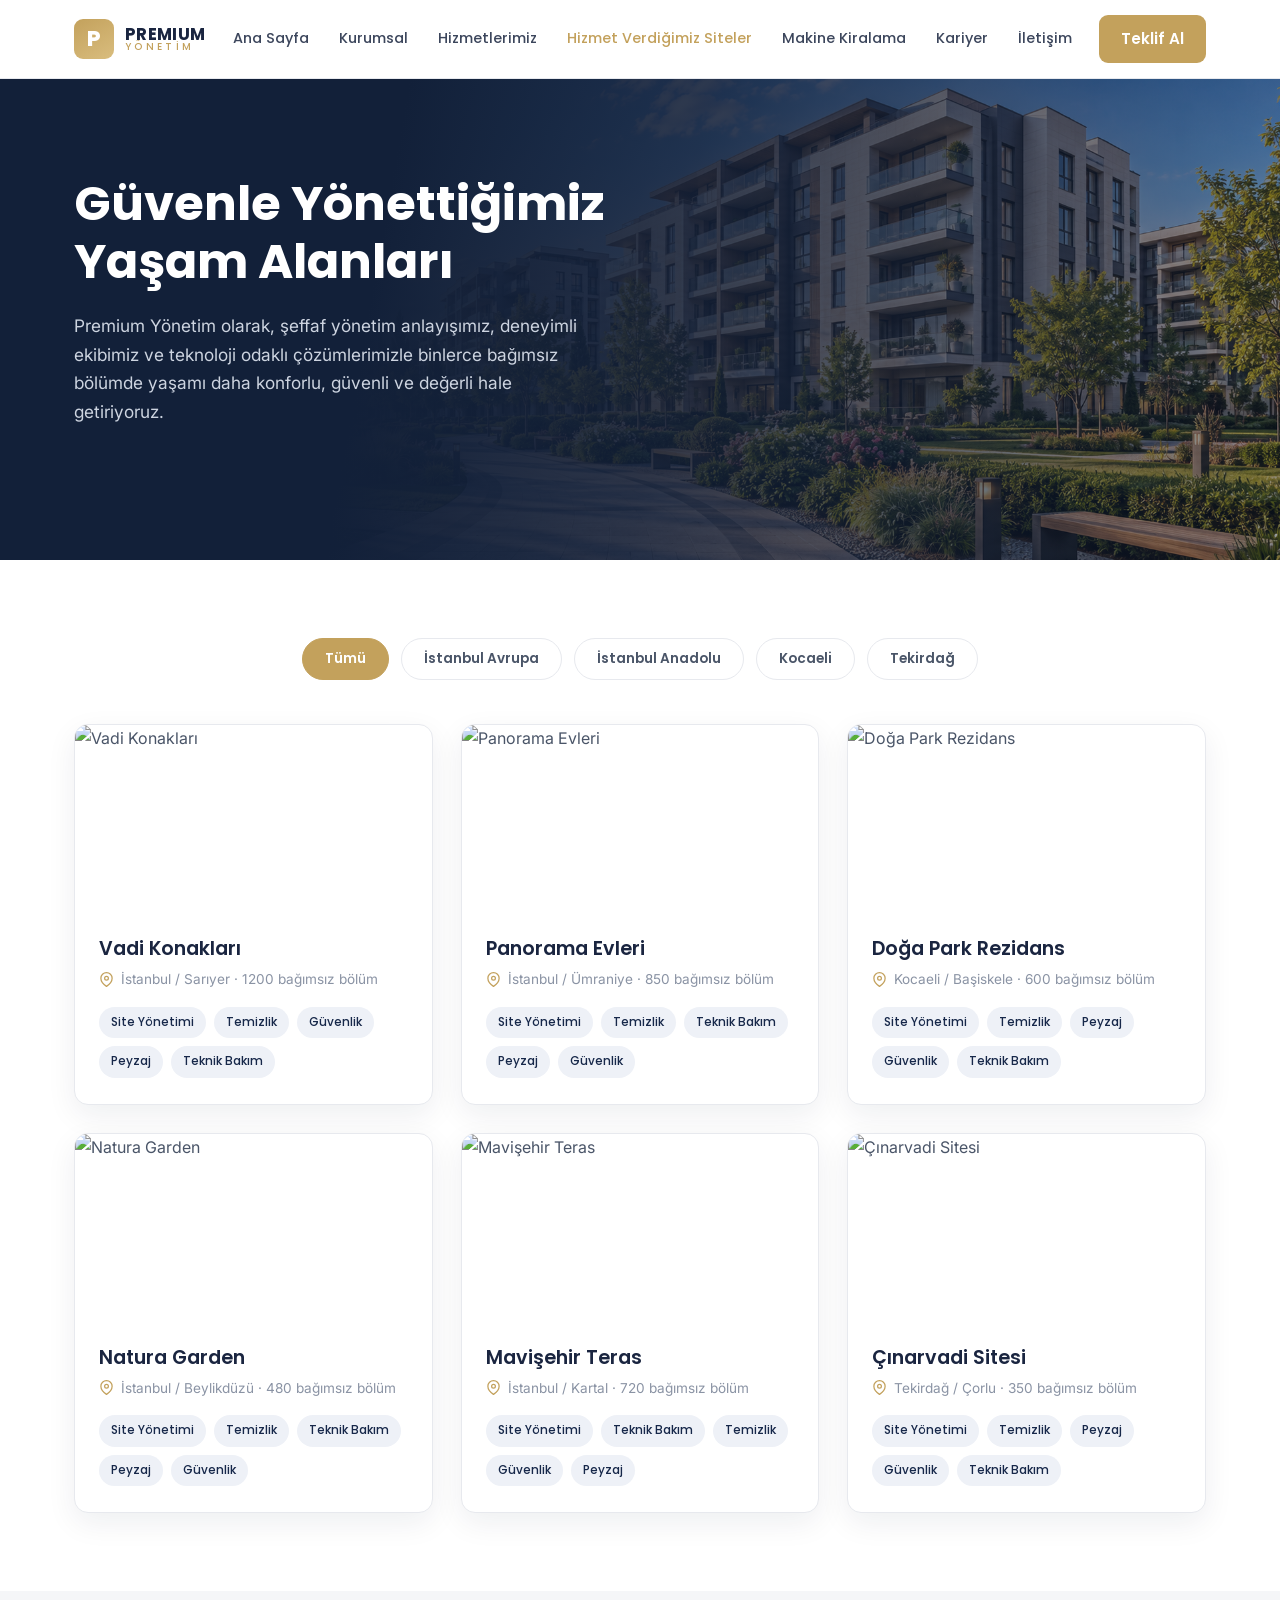
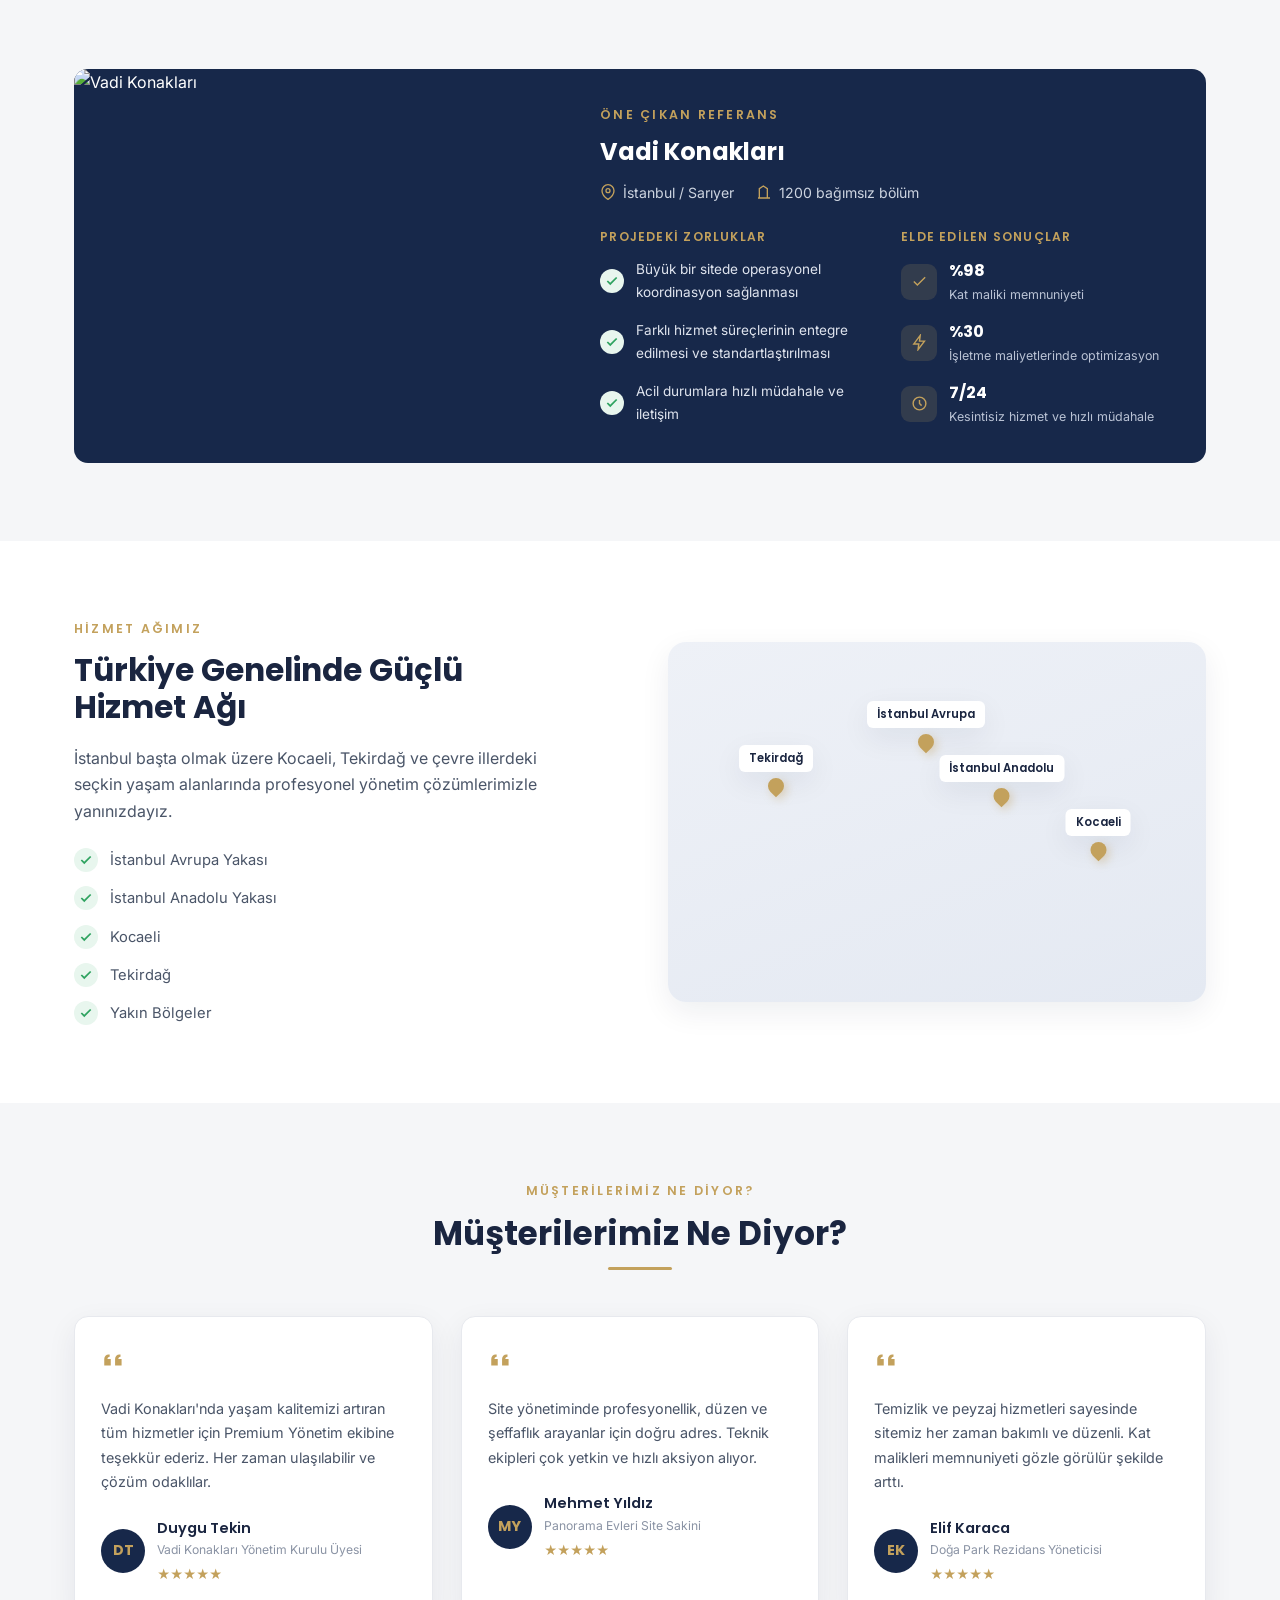
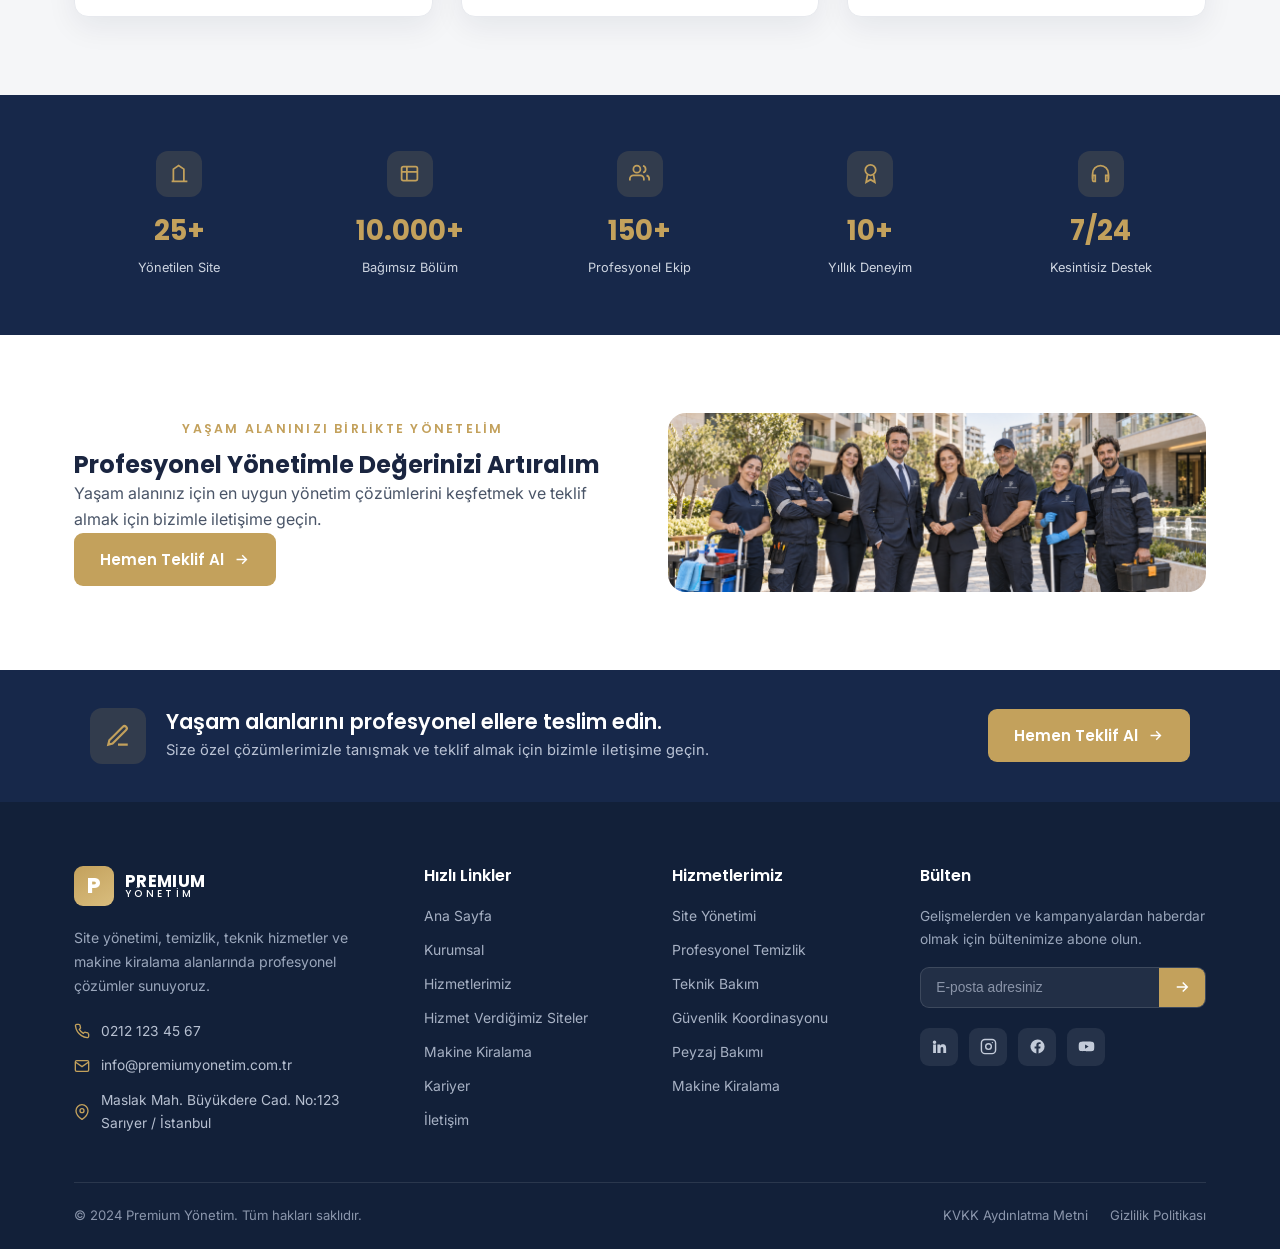
==== hizmet-verdigimiz-siteler.html @ b90aa8a6 "Update website content, images and rental section" ====
<!DOCTYPE html>
<html lang="tr">
<head>
<meta charset="UTF-8">
<meta name="viewport" content="width=device-width, initial-scale=1.0">
<title>Hizmet Verdiğimiz Siteler — Premium Yönetim</title>
<link rel="preconnect" href="https://fonts.googleapis.com">
<link rel="preconnect" href="https://fonts.gstatic.com" crossorigin>
<link href="https://fonts.googleapis.com/css2?family=Poppins:wght@400;500;600;700;800&family=Inter:wght@400;500;600&display=swap" rel="stylesheet">
<link rel="stylesheet" href="style.css">
</head>
<body>

<!-- ============ NAVBAR ============ -->
<header class="nav">
  <div class="container nav-inner">
    <a href="index.html" class="logo">
      <div class="logo-mark">P</div>
      <div class="logo-text">PREMIUM<span>YÖNETİM</span></div>
    </a>
    <nav class="nav-links">
      <a href="index.html">Ana Sayfa</a>
      <a href="kurumsal.html">Kurumsal</a>
      <a href="hizmetlerimiz.html">Hizmetlerimiz</a>
      <a href="hizmet-verdigimiz-siteler.html" class="active">Hizmet Verdiğimiz Siteler</a>
      <a href="makine-kiralama.html">Makine Kiralama</a>
      <a href="kariyer.html">Kariyer</a>
      <a href="iletisim.html">İletişim</a>
    </nav>
    <div class="nav-right">
      <a href="#" class="btn btn-gold" style="padding:11px 22px">Teklif Al</a>
      <button class="burger" aria-label="Menü"><span></span><span></span><span></span></button>
    </div>
  </div>
</header>

<!-- ============ HERO ============ -->
<section class="hero">
  <div class="hero-bg">
    <img src="banner-hizmet-verdigimiz-siteler.png" alt="">
  </div>
  <div class="container">
    <div class="hero-inner">
      <h1>Güvenle Yönettiğimiz Yaşam Alanları</h1>
      <p>Premium Yönetim olarak, şeffaf yönetim anlayışımız, deneyimli ekibimiz ve teknoloji odaklı çözümlerimizle binlerce bağımsız bölümde yaşamı daha konforlu, güvenli ve değerli hale getiriyoruz.</p>
    </div>
  </div>
</section>

<!-- ============ FİLTRE + REFERANS LİSTESİ ============ -->
<section class="section-white">
  <div class="container">
    <div class="filter-bar">
      <button class="filter-pill active">Tümü</button>
      <button class="filter-pill">İstanbul Avrupa</button>
      <button class="filter-pill">İstanbul Anadolu</button>
      <button class="filter-pill">Kocaeli</button>
      <button class="filter-pill">Tekirdağ</button>
    </div>

    <div class="cards-3">
      <article class="ref-card">
        <div class="ref-img"><img src="https://picsum.photos/seed/vadikonaklari/600/400" alt="Vadi Konakları"></div>
        <div class="ref-body">
          <h3>Vadi Konakları</h3>
          <div class="ref-loc"><svg viewBox="0 0 24 24" fill="none" stroke="currentColor" stroke-width="2"><path d="M21 10c0 7-9 13-9 13s-9-6-9-13a9 9 0 0 1 18 0z"/><circle cx="12" cy="10" r="3"/></svg> İstanbul / Sarıyer · 1200 bağımsız bölüm</div>
          <div class="ref-tags"><span class="tag">Site Yönetimi</span><span class="tag">Temizlik</span><span class="tag">Güvenlik</span><span class="tag">Peyzaj</span><span class="tag">Teknik Bakım</span></div>
        </div>
      </article>
      <article class="ref-card">
        <div class="ref-img"><img src="https://picsum.photos/seed/panoramaevleri/600/400" alt="Panorama Evleri"></div>
        <div class="ref-body">
          <h3>Panorama Evleri</h3>
          <div class="ref-loc"><svg viewBox="0 0 24 24" fill="none" stroke="currentColor" stroke-width="2"><path d="M21 10c0 7-9 13-9 13s-9-6-9-13a9 9 0 0 1 18 0z"/><circle cx="12" cy="10" r="3"/></svg> İstanbul / Ümraniye · 850 bağımsız bölüm</div>
          <div class="ref-tags"><span class="tag">Site Yönetimi</span><span class="tag">Temizlik</span><span class="tag">Teknik Bakım</span><span class="tag">Peyzaj</span><span class="tag">Güvenlik</span></div>
        </div>
      </article>
      <article class="ref-card">
        <div class="ref-img"><img src="https://picsum.photos/seed/dogaparkrezidans/600/400" alt="Doğa Park Rezidans"></div>
        <div class="ref-body">
          <h3>Doğa Park Rezidans</h3>
          <div class="ref-loc"><svg viewBox="0 0 24 24" fill="none" stroke="currentColor" stroke-width="2"><path d="M21 10c0 7-9 13-9 13s-9-6-9-13a9 9 0 0 1 18 0z"/><circle cx="12" cy="10" r="3"/></svg> Kocaeli / Başiskele · 600 bağımsız bölüm</div>
          <div class="ref-tags"><span class="tag">Site Yönetimi</span><span class="tag">Temizlik</span><span class="tag">Peyzaj</span><span class="tag">Güvenlik</span><span class="tag">Teknik Bakım</span></div>
        </div>
      </article>
      <article class="ref-card">
        <div class="ref-img"><img src="https://picsum.photos/seed/naturagarden/600/400" alt="Natura Garden"></div>
        <div class="ref-body">
          <h3>Natura Garden</h3>
          <div class="ref-loc"><svg viewBox="0 0 24 24" fill="none" stroke="currentColor" stroke-width="2"><path d="M21 10c0 7-9 13-9 13s-9-6-9-13a9 9 0 0 1 18 0z"/><circle cx="12" cy="10" r="3"/></svg> İstanbul / Beylikdüzü · 480 bağımsız bölüm</div>
          <div class="ref-tags"><span class="tag">Site Yönetimi</span><span class="tag">Temizlik</span><span class="tag">Teknik Bakım</span><span class="tag">Peyzaj</span><span class="tag">Güvenlik</span></div>
        </div>
      </article>
      <article class="ref-card">
        <div class="ref-img"><img src="https://picsum.photos/seed/mavisehirteras/600/400" alt="Mavişehir Teras"></div>
        <div class="ref-body">
          <h3>Mavişehir Teras</h3>
          <div class="ref-loc"><svg viewBox="0 0 24 24" fill="none" stroke="currentColor" stroke-width="2"><path d="M21 10c0 7-9 13-9 13s-9-6-9-13a9 9 0 0 1 18 0z"/><circle cx="12" cy="10" r="3"/></svg> İstanbul / Kartal · 720 bağımsız bölüm</div>
          <div class="ref-tags"><span class="tag">Site Yönetimi</span><span class="tag">Teknik Bakım</span><span class="tag">Temizlik</span><span class="tag">Güvenlik</span><span class="tag">Peyzaj</span></div>
        </div>
      </article>
      <article class="ref-card">
        <div class="ref-img"><img src="https://picsum.photos/seed/cinarvadisitesi/600/400" alt="Çınarvadi Sitesi"></div>
        <div class="ref-body">
          <h3>Çınarvadi Sitesi</h3>
          <div class="ref-loc"><svg viewBox="0 0 24 24" fill="none" stroke="currentColor" stroke-width="2"><path d="M21 10c0 7-9 13-9 13s-9-6-9-13a9 9 0 0 1 18 0z"/><circle cx="12" cy="10" r="3"/></svg> Tekirdağ / Çorlu · 350 bağımsız bölüm</div>
          <div class="ref-tags"><span class="tag">Site Yönetimi</span><span class="tag">Temizlik</span><span class="tag">Peyzaj</span><span class="tag">Güvenlik</span><span class="tag">Teknik Bakım</span></div>
        </div>
      </article>
    </div>
  </div>
</section>

<!-- ============ ÖNE ÇIKAN REFERANS ============ -->
<section class="section-alt">
  <div class="container">
    <div class="featured-ref">
      <div class="featured-ref-img"><img src="https://picsum.photos/seed/onecikanreferans/700/700" alt="Vadi Konakları"></div>
      <div class="featured-ref-body">
        <div class="eyebrow">Öne Çıkan Referans</div>
        <h3>Vadi Konakları</h3>
        <div class="featured-ref-meta">
          <span><svg viewBox="0 0 24 24" fill="none" stroke="currentColor" stroke-width="2"><path d="M21 10c0 7-9 13-9 13s-9-6-9-13a9 9 0 0 1 18 0z"/><circle cx="12" cy="10" r="3"/></svg>İstanbul / Sarıyer</span>
          <span><svg viewBox="0 0 24 24" fill="none" stroke="currentColor" stroke-width="2"><path d="M3 21h18M5 21V7l6-4 6 4v14"/><path d="M9 9h.01M9 13h.01M13 9h.01M13 13h.01"/></svg>1200 bağımsız bölüm</span>
        </div>
        <div class="featured-ref-cols">
          <div class="featured-ref-col">
            <h4>Projedeki Zorluklar</h4>
            <div class="check-list">
              <div class="check-item"><div class="check-ico"><svg viewBox="0 0 24 24" fill="none" stroke="currentColor" stroke-width="3"><path d="M20 6 9 17l-5-5"/></svg></div>Büyük bir sitede operasyonel koordinasyon sağlanması</div>
              <div class="check-item"><div class="check-ico"><svg viewBox="0 0 24 24" fill="none" stroke="currentColor" stroke-width="3"><path d="M20 6 9 17l-5-5"/></svg></div>Farklı hizmet süreçlerinin entegre edilmesi ve standartlaştırılması</div>
              <div class="check-item"><div class="check-ico"><svg viewBox="0 0 24 24" fill="none" stroke="currentColor" stroke-width="3"><path d="M20 6 9 17l-5-5"/></svg></div>Acil durumlara hızlı müdahale ve iletişim</div>
            </div>
          </div>
          <div class="featured-ref-col">
            <h4>Elde Edilen Sonuçlar</h4>
            <div class="featured-stat">
              <div class="featured-stat-ico"><svg viewBox="0 0 24 24" fill="none" stroke="currentColor" stroke-width="2"><path d="M20 6 9 17l-5-5"/></svg></div>
              <div><div class="featured-stat-num">%98</div><div class="featured-stat-label">Kat maliki memnuniyeti</div></div>
            </div>
            <div class="featured-stat">
              <div class="featured-stat-ico"><svg viewBox="0 0 24 24" fill="none" stroke="currentColor" stroke-width="2"><path d="M13 2 4 14h7l-1 8 9-12h-7z"/></svg></div>
              <div><div class="featured-stat-num">%30</div><div class="featured-stat-label">İşletme maliyetlerinde optimizasyon</div></div>
            </div>
            <div class="featured-stat">
              <div class="featured-stat-ico"><svg viewBox="0 0 24 24" fill="none" stroke="currentColor" stroke-width="2"><circle cx="12" cy="12" r="9"/><path d="M12 7v5l3 3"/></svg></div>
              <div><div class="featured-stat-num">7/24</div><div class="featured-stat-label">Kesintisiz hizmet ve hızlı müdahale</div></div>
            </div>
          </div>
        </div>
      </div>
    </div>
  </div>
</section>

<!-- ============ HİZMET AĞIMIZ ============ -->
<section class="section-white">
  <div class="container network-grid">
    <div class="network-text">
      <div class="eyebrow">Hizmet Ağımız</div>
      <h2>Türkiye Genelinde Güçlü Hizmet Ağı</h2>
      <p>İstanbul başta olmak üzere Kocaeli, Tekirdağ ve çevre illerdeki seçkin yaşam alanlarında profesyonel yönetim çözümlerimizle yanınızdayız.</p>
      <div class="network-list">
        <div class="check-item"><div class="check-ico"><svg viewBox="0 0 24 24" fill="none" stroke="currentColor" stroke-width="3"><path d="M20 6 9 17l-5-5"/></svg></div>İstanbul Avrupa Yakası</div>
        <div class="check-item"><div class="check-ico"><svg viewBox="0 0 24 24" fill="none" stroke="currentColor" stroke-width="3"><path d="M20 6 9 17l-5-5"/></svg></div>İstanbul Anadolu Yakası</div>
        <div class="check-item"><div class="check-ico"><svg viewBox="0 0 24 24" fill="none" stroke="currentColor" stroke-width="3"><path d="M20 6 9 17l-5-5"/></svg></div>Kocaeli</div>
        <div class="check-item"><div class="check-ico"><svg viewBox="0 0 24 24" fill="none" stroke="currentColor" stroke-width="3"><path d="M20 6 9 17l-5-5"/></svg></div>Tekirdağ</div>
        <div class="check-item"><div class="check-ico"><svg viewBox="0 0 24 24" fill="none" stroke="currentColor" stroke-width="3"><path d="M20 6 9 17l-5-5"/></svg></div>Yakın Bölgeler</div>
      </div>
    </div>
    <div class="map-graphic">
      <div class="map-pin" style="left:20%;top:42%">
        <div class="map-pin-label">Tekirdağ</div>
        <div class="map-pin-dot"></div>
      </div>
      <div class="map-pin" style="left:48%;top:30%">
        <div class="map-pin-label">İstanbul Avrupa</div>
        <div class="map-pin-dot"></div>
      </div>
      <div class="map-pin" style="left:62%;top:45%">
        <div class="map-pin-label">İstanbul Anadolu</div>
        <div class="map-pin-dot"></div>
      </div>
      <div class="map-pin" style="left:80%;top:60%">
        <div class="map-pin-label">Kocaeli</div>
        <div class="map-pin-dot"></div>
      </div>
    </div>
  </div>
</section>

<!-- ============ MÜŞTERİLERİMİZ NE DİYOR ============ -->
<section class="section-alt">
  <div class="container">
    <div class="eyebrow">Müşterilerimiz Ne Diyor?</div>
    <h2 class="section-title">Müşterilerimiz Ne Diyor?</h2>
    <div class="section-title-line"></div>

    <div class="testi-grid">
      <article class="testi-card">
        <svg class="testi-quote-ico" viewBox="0 0 24 24" fill="currentColor"><path d="M7 7c-2.2 0-4 1.8-4 4v6h6v-6H6c0-1.1.9-2 2-2V7zm10 0c-2.2 0-4 1.8-4 4v6h6v-6h-3c0-1.1.9-2 2-2V7z"/></svg>
        <p class="testi-text">Vadi Konakları'nda yaşam kalitemizi artıran tüm hizmetler için Premium Yönetim ekibine teşekkür ederiz. Her zaman ulaşılabilir ve çözüm odaklılar.</p>
        <div class="testi-footer">
          <div class="testi-avatar">DT</div>
          <div>
            <div class="testi-name">Duygu Tekin</div>
            <div class="testi-role">Vadi Konakları Yönetim Kurulu Üyesi</div>
            <div class="testi-stars">★★★★★</div>
          </div>
        </div>
      </article>
      <article class="testi-card">
        <svg class="testi-quote-ico" viewBox="0 0 24 24" fill="currentColor"><path d="M7 7c-2.2 0-4 1.8-4 4v6h6v-6H6c0-1.1.9-2 2-2V7zm10 0c-2.2 0-4 1.8-4 4v6h6v-6h-3c0-1.1.9-2 2-2V7z"/></svg>
        <p class="testi-text">Site yönetiminde profesyonellik, düzen ve şeffaflık arayanlar için doğru adres. Teknik ekipleri çok yetkin ve hızlı aksiyon alıyor.</p>
        <div class="testi-footer">
          <div class="testi-avatar">MY</div>
          <div>
            <div class="testi-name">Mehmet Yıldız</div>
            <div class="testi-role">Panorama Evleri Site Sakini</div>
            <div class="testi-stars">★★★★★</div>
          </div>
        </div>
      </article>
      <article class="testi-card">
        <svg class="testi-quote-ico" viewBox="0 0 24 24" fill="currentColor"><path d="M7 7c-2.2 0-4 1.8-4 4v6h6v-6H6c0-1.1.9-2 2-2V7zm10 0c-2.2 0-4 1.8-4 4v6h6v-6h-3c0-1.1.9-2 2-2V7z"/></svg>
        <p class="testi-text">Temizlik ve peyzaj hizmetleri sayesinde sitemiz her zaman bakımlı ve düzenli. Kat malikleri memnuniyeti gözle görülür şekilde arttı.</p>
        <div class="testi-footer">
          <div class="testi-avatar">EK</div>
          <div>
            <div class="testi-name">Elif Karaca</div>
            <div class="testi-role">Doğa Park Rezidans Yöneticisi</div>
            <div class="testi-stars">★★★★★</div>
          </div>
        </div>
      </article>
    </div>
  </div>
</section>

<!-- ============ RAKAMLARLA BİZ ============ -->
<section class="stats-band">
  <div class="container stats-band-grid">
    <div class="stats-band-item">
      <div class="stats-band-ico"><svg viewBox="0 0 24 24" fill="none" stroke="currentColor" stroke-width="2"><path d="M3 21h18M5 21V7l6-4 6 4v14"/><path d="M9 9h.01M9 13h.01M13 9h.01M13 13h.01"/></svg></div>
      <div class="stats-band-num">25+</div>
      <div class="stats-band-label">Yönetilen Site</div>
    </div>
    <div class="stats-band-item">
      <div class="stats-band-ico"><svg viewBox="0 0 24 24" fill="none" stroke="currentColor" stroke-width="2"><rect x="3" y="4" width="18" height="16" rx="2"/><path d="M3 10h18M9 4v16"/></svg></div>
      <div class="stats-band-num">10.000+</div>
      <div class="stats-band-label">Bağımsız Bölüm</div>
    </div>
    <div class="stats-band-item">
      <div class="stats-band-ico"><svg viewBox="0 0 24 24" fill="none" stroke="currentColor" stroke-width="2"><path d="M17 20v-2a4 4 0 0 0-4-4H5a4 4 0 0 0-4 4v2"/><circle cx="9" cy="7" r="4"/><path d="M23 20v-2a4 4 0 0 0-3-3.87M16 3.13a4 4 0 0 1 0 7.75"/></svg></div>
      <div class="stats-band-num">150+</div>
      <div class="stats-band-label">Profesyonel Ekip</div>
    </div>
    <div class="stats-band-item">
      <div class="stats-band-ico"><svg viewBox="0 0 24 24" fill="none" stroke="currentColor" stroke-width="2"><circle cx="12" cy="8" r="6"/><path d="M15.5 13.5 17 22l-5-3-5 3 1.5-8.5"/></svg></div>
      <div class="stats-band-num">10+</div>
      <div class="stats-band-label">Yıllık Deneyim</div>
    </div>
    <div class="stats-band-item">
      <div class="stats-band-ico"><svg viewBox="0 0 24 24" fill="none" stroke="currentColor" stroke-width="2"><path d="M3 18v-6a9 9 0 0 1 18 0v6"/><path d="M21 19a2 2 0 0 1-2 2h-1v-7h3zM3 19a2 2 0 0 0 2 2h1v-7H3z"/></svg></div>
      <div class="stats-band-num">7/24</div>
      <div class="stats-band-label">Kesintisiz Destek</div>
    </div>
  </div>
</section>

<!-- ============ YAŞAM ALANINIZI BİRLİKTE YÖNETELİM ============ -->
<section class="section-white">
  <div class="container rental-grid">
    <div class="rental-text">
      <div class="eyebrow">Yaşam Alanınızı Birlikte Yönetelim</div>
      <h2>Profesyonel Yönetimle Değerinizi Artıralım</h2>
      <p>Yaşam alanınız için en uygun yönetim çözümlerini keşfetmek ve teklif almak için bizimle iletişime geçin.</p>
      <a href="iletisim.html" class="btn btn-gold">Hemen Teklif Al
        <svg viewBox="0 0 24 24" fill="none" stroke="currentColor" stroke-width="2"><path d="M5 12h14M13 6l6 6-6 6"/></svg>
      </a>
    </div>
    <div class="rental-visual">
      <img src="banner-kariyer.png" alt="Premium Yönetim ekibi">
    </div>
  </div>
</section>

<!-- ============ CTA BANNER ============ -->
<section class="cta">
  <div class="container cta-inner">
    <div class="cta-left">
      <div class="cta-ico"><svg viewBox="0 0 24 24" fill="none" stroke="currentColor" stroke-width="2"><path d="M12 20h9M16.5 3.5a2.1 2.1 0 0 1 3 3L7 19l-4 1 1-4z"/></svg></div>
      <div>
        <h3>Yaşam alanlarını profesyonel ellere teslim edin.</h3>
        <p>Size özel çözümlerimizle tanışmak ve teklif almak için bizimle iletişime geçin.</p>
      </div>
    </div>
    <a href="#" class="btn btn-gold">Hemen Teklif Al
      <svg viewBox="0 0 24 24" fill="none" stroke="currentColor" stroke-width="2"><path d="M5 12h14M13 6l6 6-6 6"/></svg>
    </a>
  </div>
</section>

<!-- ============ FOOTER ============ -->
<footer>
  <div class="container">
    <div class="foot-grid">
      <div class="foot-about">
        <div class="foot-logo">
          <div class="logo-mark">P</div>
          <div class="logo-text">PREMIUM<span>YÖNETİM</span></div>
        </div>
        <p>Site yönetimi, temizlik, teknik hizmetler ve makine kiralama alanlarında profesyonel çözümler sunuyoruz.</p>
        <div class="foot-contact">
          <a href="tel:02121234567"><svg viewBox="0 0 24 24" fill="none" stroke="currentColor" stroke-width="2"><path d="M22 16.9v3a2 2 0 0 1-2.2 2 19.8 19.8 0 0 1-8.6-3 19.5 19.5 0 0 1-6-6 19.8 19.8 0 0 1-3-8.6A2 2 0 0 1 4.1 2h3a2 2 0 0 1 2 1.7c.1.9.3 1.8.6 2.6a2 2 0 0 1-.5 2.1L8 9.6a16 16 0 0 0 6 6l1.2-1.2a2 2 0 0 1 2.1-.5c.8.3 1.7.5 2.6.6a2 2 0 0 1 1.7 2z"/></svg> 0212 123 45 67</a>
          <a href="mailto:info@premiumyonetim.com.tr"><svg viewBox="0 0 24 24" fill="none" stroke="currentColor" stroke-width="2"><rect x="2" y="4" width="20" height="16" rx="2"/><path d="m22 6-10 7L2 6"/></svg> info@premiumyonetim.com.tr</a>
          <a href="#"><svg viewBox="0 0 24 24" fill="none" stroke="currentColor" stroke-width="2"><path d="M21 10c0 7-9 13-9 13s-9-6-9-13a9 9 0 0 1 18 0z"/><circle cx="12" cy="10" r="3"/></svg> Maslak Mah. Büyükdere Cad. No:123 Sarıyer / İstanbul</a>
        </div>
      </div>

      <div>
        <h4>Hızlı Linkler</h4>
        <div class="foot-links">
          <a href="index.html">Ana Sayfa</a><a href="kurumsal.html">Kurumsal</a><a href="hizmetlerimiz.html">Hizmetlerimiz</a>
          <a href="hizmet-verdigimiz-siteler.html">Hizmet Verdiğimiz Siteler</a><a href="makine-kiralama.html">Makine Kiralama</a>
          <a href="kariyer.html">Kariyer</a><a href="iletisim.html">İletişim</a>
        </div>
      </div>

      <div>
        <h4>Hizmetlerimiz</h4>
        <div class="foot-links">
          <a href="#">Site Yönetimi</a><a href="#">Profesyonel Temizlik</a><a href="#">Teknik Bakım</a>
          <a href="#">Güvenlik Koordinasyonu</a><a href="#">Peyzaj Bakımı</a><a href="makine-kiralama.html">Makine Kiralama</a>
        </div>
      </div>

      <div class="foot-news">
        <h4>Bülten</h4>
        <p>Gelişmelerden ve kampanyalardan haberdar olmak için bültenimize abone olun.</p>
        <div class="news-form">
          <input type="email" placeholder="E-posta adresiniz">
          <button aria-label="Abone ol"><svg viewBox="0 0 24 24" fill="none" stroke="currentColor" stroke-width="2"><path d="M5 12h14M13 6l6 6-6 6"/></svg></button>
        </div>
        <div class="socials">
          <a href="#" aria-label="LinkedIn"><svg viewBox="0 0 24 24" fill="currentColor"><path d="M4.98 3.5a2.5 2.5 0 1 1 0 5 2.5 2.5 0 0 1 0-5zM3 9h4v12H3zM9 9h3.8v1.7h.05c.53-1 1.83-2 3.77-2 4 0 4.75 2.6 4.75 6V21h-4v-5.3c0-1.26 0-2.9-1.77-2.9-1.77 0-2.04 1.38-2.04 2.8V21H9z"/></svg></a>
          <a href="#" aria-label="Instagram"><svg viewBox="0 0 24 24" fill="none" stroke="currentColor" stroke-width="2"><rect x="2" y="2" width="20" height="20" rx="5"/><circle cx="12" cy="12" r="4"/><circle cx="17.5" cy="6.5" r="1" fill="currentColor" stroke="none"/></svg></a>
          <a href="#" aria-label="Facebook"><svg viewBox="0 0 24 24" fill="currentColor"><path d="M22 12a10 10 0 1 0-11.6 9.9v-7h-2.5V12h2.5V9.8c0-2.5 1.5-3.9 3.8-3.9 1.1 0 2.2.2 2.2.2v2.5h-1.3c-1.2 0-1.6.8-1.6 1.6V12h2.8l-.4 2.9h-2.4v7A10 10 0 0 0 22 12z"/></svg></a>
          <a href="#" aria-label="YouTube"><svg viewBox="0 0 24 24" fill="currentColor"><path d="M23 12s0-3.2-.4-4.7a2.5 2.5 0 0 0-1.8-1.8C19.3 5 12 5 12 5s-7.3 0-8.8.5A2.5 2.5 0 0 0 1.4 7.3C1 8.8 1 12 1 12s0 3.2.4 4.7a2.5 2.5 0 0 0 1.8 1.8C4.7 19 12 19 12 19s7.3 0 8.8-.5a2.5 2.5 0 0 0 1.8-1.8C23 15.2 23 12 23 12zM10 15V9l5 3z"/></svg></a>
        </div>
      </div>
    </div>

    <div class="foot-bottom">
      <div>© 2024 Premium Yönetim. Tüm hakları saklıdır.</div>
      <div class="fb-links"><a href="#">KVKK Aydınlatma Metni</a><a href="#">Gizlilik Politikası</a></div>
    </div>
  </div>
</footer>

<script>
  document.querySelector('.burger').addEventListener('click', function(){
    const links = document.querySelector('.nav-links');
    const open = links.style.display === 'flex';
    links.style.display = open ? 'none' : 'flex';
    if(!open){
      links.style.position='absolute';links.style.top='66px';links.style.left='0';
      links.style.right='0';links.style.flexDirection='column';links.style.background='#fff';
      links.style.padding='18px 24px';links.style.gap='16px';
      links.style.boxShadow='0 12px 24px rgba(20,35,63,.1)';links.style.zIndex='60';
    }
  });

  document.querySelectorAll('.filter-pill').forEach(pill=>{
    pill.addEventListener('click', ()=>{
      document.querySelectorAll('.filter-pill').forEach(p=>p.classList.remove('active'));
      pill.classList.add('active');
    });
  });
</script>

</body>
</html>
---- style.css ----
:root{
  --navy:#17284a;
  --navy-deep:#122039;
  --navy-2:#1d3159;
  --gold:#c3a15c;
  --gold-dark:#b08f4a;
  --ink:#1a2540;
  --text:#4a5568;
  --muted:#8a93a4;
  --bg:#f5f6f8;
  --line:#e7e9ee;
  --icon-tile:#eef1f7;
  --radius:14px;
  --shadow:0 10px 30px rgba(20,35,63,.07);
  --shadow-hover:0 18px 44px rgba(20,35,63,.14);
  --container:1180px;
}
*{box-sizing:border-box;margin:0;padding:0}
html{scroll-behavior:smooth}
body{
  font-family:'Inter',system-ui,sans-serif;
  color:var(--text);
  background:#fff;
  line-height:1.65;
  -webkit-font-smoothing:antialiased;
}
h1,h2,h3,h4,.font-p{font-family:'Poppins',sans-serif;color:var(--ink);line-height:1.2}
a{text-decoration:none;color:inherit}
img{display:block;max-width:100%}
.container{width:100%;max-width:var(--container);margin:0 auto;padding:0 24px}
.eyebrow{
  font-family:'Poppins';font-weight:600;font-size:.78rem;letter-spacing:.18em;
  color:var(--gold);text-transform:uppercase;text-align:center;margin-bottom:12px;
}
.section-title{font-size:2.05rem;font-weight:700;text-align:center;margin-bottom:14px}
.section-title-line{width:64px;height:3px;background:var(--gold);border-radius:2px;margin:0 auto 46px}
.btn{
  display:inline-flex;align-items:center;gap:9px;font-family:'Poppins';font-weight:600;
  font-size:.95rem;padding:14px 26px;border-radius:9px;cursor:pointer;border:none;
  transition:transform .18s ease, box-shadow .18s ease, background .18s ease;
}
.btn svg{width:17px;height:17px}
.btn-gold{background:var(--gold);color:#fff}
.btn-gold:hover{background:var(--gold-dark);transform:translateY(-2px)}
.btn-outline{background:transparent;color:#fff;border:1.5px solid rgba(255,255,255,.55)}
.btn-outline:hover{background:rgba(255,255,255,.12)}
.btn-navy{background:var(--navy);color:#fff}
.btn-navy:hover{background:var(--navy-2);transform:translateY(-2px)}
.btn-white{background:#fff;color:var(--navy)}
.btn-white:hover{background:#eef1f7;transform:translateY(-2px)}

/* ===== NAVBAR ===== */
header.nav{position:sticky;top:0;z-index:50;background:#fff;border-bottom:1px solid var(--line)}
.nav-inner{display:flex;align-items:center;justify-content:space-between;height:78px}
.logo{display:flex;align-items:center;gap:11px}
.logo-mark{
  width:40px;height:40px;border-radius:9px;display:grid;place-items:center;
  background:linear-gradient(150deg,var(--gold),#d9bd7e);color:#fff;
  font-family:'Poppins';font-weight:800;font-size:1.3rem;
}
.logo-text{font-family:'Poppins';font-weight:700;font-size:1.05rem;color:var(--ink);letter-spacing:.02em;line-height:1}
.logo-text span{display:block;font-size:.62rem;font-weight:500;letter-spacing:.34em;color:var(--gold)}
.nav-links{display:flex;gap:30px;align-items:center}
.nav-links a{font-family:'Poppins';font-weight:500;font-size:.9rem;color:#3c465c;transition:color .15s}
.nav-links a:hover,.nav-links a.active{color:var(--gold)}
.nav-right{display:flex;align-items:center;gap:18px}
.burger{display:none;background:none;border:none;cursor:pointer;flex-direction:column;gap:5px}
.burger span{width:24px;height:2px;background:var(--ink);border-radius:2px}

/* ===== HERO ===== */
.hero{position:relative;background:var(--navy-deep);overflow:hidden}
.hero-bg{position:absolute;inset:0;z-index:0}
.hero-bg img{width:100%;height:100%;object-fit:cover;opacity:.9}
.hero-bg::after{
  content:"";position:absolute;inset:0;
  background:linear-gradient(100deg,var(--navy-deep) 30%,rgba(18,32,57,.86) 52%,rgba(18,32,57,.35) 100%);
}
.hero-inner{position:relative;z-index:2;padding:96px 0 100px;max-width:640px}
.hero h1{color:#fff;font-size:3rem;font-weight:700;margin-bottom:22px}
.hero p{color:#cdd4e0;font-size:1.08rem;margin-bottom:34px;max-width:530px}
.hero-btns{display:flex;gap:15px;flex-wrap:wrap}

/* ===== STATS ===== */
.stats{background:#fff;padding:54px 0}
.stats-grid{display:grid;grid-template-columns:repeat(4,1fr);gap:30px}
.stat{display:flex;gap:16px;align-items:flex-start}
.stat-ico{
  flex:none;width:52px;height:52px;border-radius:12px;background:var(--icon-tile);
  display:grid;place-items:center;color:var(--gold);
}
.stat-ico svg{width:24px;height:24px}
.stat-num{font-family:'Poppins';font-weight:700;font-size:1.9rem;color:var(--ink);line-height:1}
.stat-label{font-family:'Poppins';font-weight:600;font-size:.92rem;color:var(--ink);margin:5px 0 6px}
.stat-desc{font-size:.8rem;color:var(--muted);line-height:1.5}

/* ===== SERVICES ===== */
.services{background:var(--bg);padding:78px 0}
.cards-3{display:grid;grid-template-columns:repeat(3,1fr);gap:28px}
.svc-card{
  background:#fff;border-radius:var(--radius);overflow:hidden;box-shadow:var(--shadow);
  transition:transform .2s ease, box-shadow .2s ease;display:flex;flex-direction:column;
}
.svc-card:hover{transform:translateY(-5px);box-shadow:var(--shadow-hover)}
.svc-img{height:172px;position:relative}
.svc-img img{width:100%;height:100%;object-fit:cover}
.svc-icon{
  position:absolute;left:20px;bottom:-24px;width:52px;height:52px;border-radius:12px;
  background:var(--navy);color:var(--gold);display:grid;place-items:center;
  box-shadow:0 8px 18px rgba(20,35,63,.25);
}
.svc-icon svg{width:24px;height:24px}
.svc-body{padding:38px 24px 26px}
.svc-body h3{font-size:1.16rem;font-weight:600;margin-bottom:11px}
.svc-body p{font-size:.9rem;margin-bottom:18px}
.svc-link{
  display:inline-grid;place-items:center;width:40px;height:40px;border-radius:9px;
  background:var(--icon-tile);color:var(--gold);transition:background .18s,color .18s;
}
.svc-link:hover{background:var(--gold);color:#fff}
.svc-link svg{width:18px;height:18px}

/* ===== WHY US ===== */
.why{background:var(--navy);color:#fff;padding:76px 0;position:relative;overflow:hidden}
.why .eyebrow{text-align:left}
.why-grid{display:grid;grid-template-columns:1.05fr .95fr;gap:60px;align-items:center}
.why h2{color:#fff;text-align:left;font-size:2.05rem;margin-bottom:34px}
.why-item{display:flex;gap:16px;padding:16px 0;border-bottom:1px solid rgba(255,255,255,.1)}
.why-item:last-child{border-bottom:none}
.why-ico{
  flex:none;width:42px;height:42px;border-radius:10px;background:rgba(195,161,92,.16);
  color:var(--gold);display:grid;place-items:center;
}
.why-ico svg{width:20px;height:20px}
.why-item h4{color:#fff;font-size:1.05rem;font-weight:600;margin-bottom:4px}
.why-item p{color:#b9c2d4;font-size:.88rem}
.why-visual{border-radius:18px;overflow:hidden;height:430px;box-shadow:0 20px 50px rgba(0,0,0,.35)}
.why-visual img{width:100%;height:100%;object-fit:cover}

/* ===== REFERENCES ===== */
.refs{background:#fff;padding:78px 0}
.ref-card{
  background:#fff;border:1px solid var(--line);border-radius:var(--radius);overflow:hidden;
  box-shadow:var(--shadow);transition:transform .2s,box-shadow .2s;
}
.ref-card:hover{transform:translateY(-5px);box-shadow:var(--shadow-hover)}
.ref-img{height:190px}
.ref-img img{width:100%;height:100%;object-fit:cover}
.ref-body{padding:22px 24px 26px}
.ref-body h3{font-size:1.2rem;font-weight:600;margin-bottom:8px}
.ref-loc{display:flex;align-items:center;gap:7px;color:var(--muted);font-size:.85rem;margin-bottom:16px}
.ref-loc svg{width:15px;height:15px;color:var(--gold)}
.ref-tags{display:flex;flex-wrap:wrap;gap:8px}
.tag{
  font-family:'Poppins';font-weight:500;font-size:.74rem;color:var(--navy);
  background:var(--icon-tile);padding:6px 12px;border-radius:20px;
}
.dots{display:flex;justify-content:center;gap:9px;margin-top:40px}
.dot{width:9px;height:9px;border-radius:50%;background:#d3d8e0;cursor:pointer;transition:.2s}
.dot.active{background:var(--gold);width:26px;border-radius:6px}

/* ===== MACHINE RENTAL ===== */
.rental{background:var(--bg);padding:70px 0}
.rental-grid{display:grid;grid-template-columns:1fr 1fr;gap:56px;align-items:center}
.rental .eyebrow{text-align:left}
.rental h2{text-align:left;font-size:1.95rem;margin-bottom:18px;max-width:440px}
.rental p{margin-bottom:28px;max-width:440px}
.rental-visual img{width:100%;border-radius:18px}

/* ===== CTA BANNER ===== */
.cta{background:var(--navy);color:#fff}
.cta-inner{display:flex;align-items:center;justify-content:space-between;gap:30px;padding:38px 40px;flex-wrap:wrap}
.cta-left{display:flex;align-items:center;gap:20px}
.cta-ico{
  flex:none;width:56px;height:56px;border-radius:12px;background:rgba(195,161,92,.16);
  color:var(--gold);display:grid;place-items:center;
}
.cta-ico svg{width:26px;height:26px}
.cta h3{color:#fff;font-size:1.3rem;font-weight:600;margin-bottom:3px}
.cta p{color:#b9c2d4;font-size:.92rem}

/* ===== FOOTER ===== */
footer{background:var(--navy-deep);color:#c3cbd9;padding:64px 0 0}
.foot-grid{display:grid;grid-template-columns:1.5fr 1fr 1fr 1.4fr;gap:44px;padding-bottom:48px}
.foot-logo{display:flex;align-items:center;gap:11px;margin-bottom:20px}
.foot-logo .logo-text,.foot-logo .logo-text span{color:#fff}
.foot-about p{font-size:.88rem;color:#9aa6bb;margin-bottom:22px;line-height:1.7}
.foot-contact{display:flex;flex-direction:column;gap:12px}
.foot-contact a{display:flex;align-items:center;gap:11px;font-size:.86rem;color:#b7c0d1}
.foot-contact a:hover{color:var(--gold)}
.foot-contact svg{width:16px;height:16px;color:var(--gold);flex:none}
footer h4{color:#fff;font-family:'Poppins';font-weight:600;font-size:1rem;margin-bottom:20px}
.foot-links{display:flex;flex-direction:column;gap:11px}
.foot-links a{font-size:.87rem;color:#a7b1c4}
.foot-links a:hover{color:var(--gold);padding-left:3px;transition:.15s}
.foot-news p{font-size:.86rem;color:#9aa6bb;margin-bottom:16px}
.news-form{display:flex;background:rgba(255,255,255,.07);border:1px solid rgba(255,255,255,.12);border-radius:9px;overflow:hidden}
.news-form input{flex:1;background:transparent;border:none;outline:none;padding:12px 15px;color:#fff;font-size:.86rem}
.news-form input::placeholder{color:#8a94a8}
.news-form button{background:var(--gold);border:none;color:#fff;width:46px;display:grid;place-items:center;cursor:pointer}
.news-form button:hover{background:var(--gold-dark)}
.news-form button svg{width:18px;height:18px}
.socials{display:flex;gap:11px;margin-top:20px}
.socials a{
  width:38px;height:38px;border-radius:9px;background:rgba(255,255,255,.08);
  display:grid;place-items:center;color:#c3cbd9;transition:.18s;
}
.socials a:hover{background:var(--gold);color:#fff}
.socials svg{width:17px;height:17px}
.foot-bottom{
  border-top:1px solid rgba(255,255,255,.1);padding:22px 0;
  display:flex;justify-content:space-between;flex-wrap:wrap;gap:12px;
  font-size:.82rem;color:#8b96ac;
}
.foot-bottom a{color:#8b96ac}
.foot-bottom a:hover{color:var(--gold)}
.foot-bottom .fb-links{display:flex;gap:22px}

/* ===== RESPONSIVE (shared) ===== */
@media(max-width:992px){
  .nav-links{display:none}
  .burger{display:flex}
  .stats-grid{grid-template-columns:repeat(2,1fr);gap:26px}
  .cards-3{grid-template-columns:repeat(2,1fr)}
  .why-grid{grid-template-columns:1fr;gap:40px}
  .why-visual{height:320px}
  .rental-grid{grid-template-columns:1fr;gap:34px}
  .foot-grid{grid-template-columns:1fr 1fr;gap:36px}
  .hero h1{font-size:2.4rem}
  .team-grid,.field-grid,.value-grid,.jobs-grid,.mini-stats-grid{grid-template-columns:repeat(2,1fr)!important}
  .apply-grid{grid-template-columns:1fr!important}
}
@media(max-width:640px){
  .stats-grid{grid-template-columns:1fr}
  .cards-3{grid-template-columns:1fr}
  .hero-inner{padding:64px 0 68px}
  .hero h1{font-size:2rem}
  .section-title{font-size:1.6rem}
  .cta-inner{flex-direction:column;text-align:center;align-items:center}
  .cta-left{flex-direction:column;text-align:center}
  .foot-grid{grid-template-columns:1fr}
  .foot-bottom{flex-direction:column;text-align:center;align-items:center}
  .nav-inner{height:66px}
  .team-grid,.field-grid,.value-grid,.jobs-grid,.mini-stats-grid{grid-template-columns:1fr!important}
  .form-row{grid-template-columns:1fr!important}
}

/* ===== KARİYER SAYFASI ===== */
.section-alt{background:var(--bg);padding:78px 0}
.section-white{background:#fff;padding:78px 0}

/* Yönetim ekibi kartları */
.team-grid{display:grid;grid-template-columns:repeat(4,1fr);gap:28px}
.team-card{background:#fff;border-radius:var(--radius);overflow:hidden;box-shadow:var(--shadow);text-align:center;padding-bottom:24px;transition:transform .2s,box-shadow .2s}
.team-card:hover{transform:translateY(-5px);box-shadow:var(--shadow-hover)}
.team-photo{height:220px}
.team-photo img{width:100%;height:100%;object-fit:cover}
.team-body{padding:20px 20px 0}
.team-body h3{font-size:1.05rem;font-weight:600;margin-bottom:4px}
.team-role{color:var(--gold);font-size:.83rem;font-weight:600;margin-bottom:10px;font-family:'Poppins'}
.team-desc{font-size:.82rem;color:var(--muted);margin-bottom:18px;line-height:1.55}
.team-socials{display:flex;justify-content:center;gap:10px}
.team-socials a{width:34px;height:34px;border-radius:8px;background:var(--icon-tile);color:var(--gold);display:grid;place-items:center;transition:.18s}
.team-socials a:hover{background:var(--gold);color:#fff}
.team-socials svg{width:15px;height:15px}

/* Sahadaki gücümüz kartları */
.field-grid{display:grid;grid-template-columns:repeat(4,1fr);gap:24px}
.field-body{padding:34px 20px 24px}
.field-body h3{font-size:1.02rem;font-weight:600;margin-bottom:14px}
.field-stats{display:flex;gap:22px}
.field-stat-num{font-family:'Poppins';font-weight:700;font-size:1.3rem;color:var(--ink);line-height:1}
.field-stat-label{font-size:.74rem;color:var(--muted);margin-top:3px}

/* Mini istatistik kutuları */
.mini-stats-grid{display:grid;grid-template-columns:repeat(4,1fr);gap:20px}
.mini-stat{background:#fff;border:1px solid var(--line);border-radius:var(--radius);padding:26px 18px;text-align:center;box-shadow:var(--shadow)}
.mini-stat-ico{width:48px;height:48px;border-radius:12px;background:var(--icon-tile);color:var(--gold);display:grid;place-items:center;margin:0 auto 14px}
.mini-stat-ico svg{width:22px;height:22px}
.mini-stat-num{font-family:'Poppins';font-weight:700;font-size:1.6rem;color:var(--ink)}
.mini-stat-label{font-size:.8rem;color:var(--muted);margin-top:4px}

/* Neden biz (kariyer) değer kartları */
.value-grid{display:grid;grid-template-columns:repeat(4,1fr);gap:28px}
.value-card{background:#fff;border:1px solid var(--line);border-radius:var(--radius);padding:32px 22px;text-align:center;box-shadow:var(--shadow);transition:transform .2s,box-shadow .2s}
.value-card:hover{transform:translateY(-5px);box-shadow:var(--shadow-hover)}
.value-ico{width:56px;height:56px;border-radius:14px;background:var(--icon-tile);color:var(--gold);display:grid;place-items:center;margin:0 auto 18px}
.value-ico svg{width:26px;height:26px}
.value-card h3{font-size:1.02rem;font-weight:600;margin-bottom:10px}
.value-card p{font-size:.85rem}

/* Açık pozisyonlar */
.jobs-grid{display:grid;grid-template-columns:repeat(4,1fr);gap:20px;margin-bottom:36px}
.job-card{background:#fff;border:1px solid var(--line);border-radius:var(--radius);padding:22px 20px;box-shadow:var(--shadow);transition:transform .2s,box-shadow .2s}
.job-card:hover{transform:translateY(-5px);box-shadow:var(--shadow-hover)}
.job-card h3{font-size:1rem;font-weight:600;margin-bottom:12px}
.job-meta{display:flex;align-items:center;gap:6px;font-size:.78rem;color:var(--muted);margin-bottom:6px}
.job-meta svg{width:13px;height:13px;color:var(--gold);flex:none}
.job-link{display:inline-flex;align-items:center;gap:6px;font-family:'Poppins';font-weight:600;font-size:.82rem;color:var(--gold);margin-top:12px}
.job-link svg{width:14px;height:14px}
.jobs-more{text-align:center}

/* Aramıza katılın formu */
.apply-grid{display:grid;grid-template-columns:1.5fr 1fr;gap:32px;align-items:start}
.apply-form{background:#fff;border:1px solid var(--line);border-radius:var(--radius);padding:34px;box-shadow:var(--shadow)}
.form-row{display:grid;grid-template-columns:1fr 1fr;gap:18px;margin-bottom:18px}
.form-group{display:flex;flex-direction:column;gap:7px;margin-bottom:18px}
.form-row .form-group{margin-bottom:0}
.form-group label{font-family:'Poppins';font-weight:600;font-size:.85rem;color:var(--ink)}
.form-group input,.form-group select,.form-group textarea{
  border:1px solid var(--line);border-radius:9px;padding:12px 14px;
  font-family:'Inter';font-size:.88rem;color:var(--ink);outline:none;background:#fbfbfc;
}
.form-group input:focus,.form-group select:focus,.form-group textarea:focus{border-color:var(--gold)}
.form-group textarea{resize:vertical;min-height:90px}
.dropzone{
  border:1.5px dashed var(--line);border-radius:9px;padding:26px 18px;text-align:center;
  color:var(--muted);font-size:.82rem;background:#fbfbfc;cursor:pointer;
}
.dropzone svg{width:26px;height:26px;color:var(--gold);margin:0 auto 10px}
.form-check{display:flex;align-items:flex-start;gap:10px;font-size:.8rem;color:var(--muted);margin:18px 0}
.form-check input{margin-top:3px}
.apply-side{background:var(--navy);color:#fff;border-radius:var(--radius);padding:34px 28px}
.apply-side h3{color:#fff;font-size:1.2rem;margin-bottom:10px}
.apply-side>p{color:#b9c2d4;font-size:.88rem;margin-bottom:24px}
.apply-perk{display:flex;align-items:center;gap:12px;padding:12px 0;border-bottom:1px solid rgba(255,255,255,.1)}
.apply-perk:last-child{border-bottom:none}
.apply-perk-ico{flex:none;width:36px;height:36px;border-radius:9px;background:rgba(195,161,92,.16);color:var(--gold);display:grid;place-items:center}
.apply-perk-ico svg{width:17px;height:17px}
.apply-perk span{font-size:.88rem;color:#fff;font-weight:500;font-family:'Poppins'}

/* ===== HAKKIMIZDA (KURUMSAL) SAYFASI ===== */
.breadcrumb{padding:20px 0;font-size:.85rem;color:var(--muted)}
.breadcrumb a{color:var(--muted)}
.breadcrumb a:hover{color:var(--gold)}
.breadcrumb .sep{margin:0 8px;color:#c7cddb}
.breadcrumb .current{color:var(--ink);font-weight:500}

.page-intro{padding:6px 0 60px;background:#fff}
.page-intro h1{font-size:2.3rem;font-weight:700;margin-bottom:16px;max-width:640px}
.page-intro>p{font-size:1rem;color:var(--text);max-width:640px;margin-bottom:32px}
.page-intro-img{border-radius:18px;overflow:hidden;height:380px;box-shadow:var(--shadow)}
.page-intro-img img{width:100%;height:100%;object-fit:cover}

.intro-grid{display:grid;grid-template-columns:1fr 1fr;gap:56px;align-items:center}
.intro-grid .eyebrow{text-align:left}
.intro-grid h2{text-align:left;font-size:1.95rem;margin-bottom:18px;max-width:480px}
.intro-grid p{margin-bottom:28px;max-width:480px}
.intro-visual{border-radius:18px;overflow:hidden;height:420px;box-shadow:var(--shadow)}
.intro-visual img{width:100%;height:100%;object-fit:cover}

.mv-grid{display:grid;grid-template-columns:1fr 1fr;gap:28px}
.mv-card{background:var(--navy);color:#fff;border-radius:var(--radius);padding:36px 32px}
.mv-ico{width:52px;height:52px;border-radius:12px;background:rgba(195,161,92,.16);color:var(--gold);display:grid;place-items:center;margin-bottom:20px}
.mv-ico svg{width:24px;height:24px}
.mv-card h3{color:var(--gold);font-family:'Poppins';font-weight:600;font-size:.8rem;letter-spacing:.12em;text-transform:uppercase;margin-bottom:14px}
.mv-card p{color:#cdd4e0;font-size:.92rem;line-height:1.75}

.timeline-grid{display:grid;grid-template-columns:repeat(4,1fr);gap:28px;position:relative}
.timeline-grid::before{content:"";position:absolute;top:28px;left:12%;right:12%;height:2px;background:var(--line);z-index:1}
.timeline-item{text-align:center;position:relative}
.timeline-ico{width:56px;height:56px;border-radius:50%;background:var(--navy);color:var(--gold);display:grid;place-items:center;margin:0 auto 16px;position:relative;z-index:2}
.timeline-ico svg{width:24px;height:24px}
.timeline-year{font-family:'Poppins';font-weight:700;color:var(--gold);font-size:1.1rem;margin-bottom:6px}
.timeline-item h4{font-size:1rem;font-weight:600;margin-bottom:8px}
.timeline-item p{font-size:.83rem;color:var(--muted)}

.principle-grid{display:grid;grid-template-columns:repeat(3,1fr);gap:28px}
.principle-card{background:#fff;border:1px solid var(--line);border-radius:var(--radius);padding:32px 28px;box-shadow:var(--shadow);transition:transform .2s,box-shadow .2s}
.principle-card:hover{transform:translateY(-5px);box-shadow:var(--shadow-hover)}
.principle-ico{width:52px;height:52px;border-radius:12px;background:var(--icon-tile);color:var(--navy);display:grid;place-items:center;margin-bottom:18px}
.principle-ico svg{width:24px;height:24px}
.principle-card h3{font-size:1.05rem;font-weight:600;margin-bottom:10px}
.principle-card p{font-size:.88rem}

.stats-band{background:var(--navy);padding:56px 0}
.stats-band-grid{display:grid;grid-template-columns:repeat(5,1fr);gap:20px}
.stats-band-item{text-align:center}
.stats-band-ico{width:46px;height:46px;border-radius:12px;background:rgba(195,161,92,.16);color:var(--gold);display:grid;place-items:center;margin:0 auto 12px}
.stats-band-ico svg{width:21px;height:21px}
.stats-band-num{font-family:'Poppins';font-weight:700;font-size:1.7rem;color:var(--gold)}
.stats-band-label{font-size:.8rem;color:#cdd4e0;margin-top:4px}

.quality-lead{max-width:640px;margin:0 auto 46px;text-align:center;color:var(--text)}
.quality-grid{display:grid;grid-template-columns:1fr 1.3fr;gap:56px;align-items:center}
.check-list{display:flex;flex-direction:column;gap:16px}
.check-item{display:flex;align-items:center;gap:12px;font-size:.92rem;color:var(--text)}
.check-ico{flex:none;width:24px;height:24px;border-radius:50%;background:#e8f6ee;color:#2fa360;display:grid;place-items:center}
.check-ico svg{width:14px;height:14px}
.cert-grid{display:grid;grid-template-columns:repeat(4,1fr);gap:14px}
.cert-badge{background:#fff;border:1px solid var(--line);border-radius:12px;padding:16px 10px;display:flex;flex-direction:column;align-items:center;text-align:center;box-shadow:var(--shadow)}
.cert-badge img{width:100%;height:64px;object-fit:contain;margin-bottom:10px}
.cert-badge span{font-size:.7rem;font-weight:600;color:var(--ink);font-family:'Poppins';line-height:1.4}

@media(max-width:992px){
  .intro-grid,.mv-grid,.quality-grid{grid-template-columns:1fr!important}
  .timeline-grid,.principle-grid{grid-template-columns:repeat(2,1fr)!important}
  .stats-band-grid{grid-template-columns:repeat(2,1fr)!important;gap:26px}
  .cert-grid{grid-template-columns:repeat(2,1fr)!important}
  .timeline-grid::before{display:none}
}
@media(max-width:640px){
  .timeline-grid,.principle-grid,.stats-band-grid,.cert-grid{grid-template-columns:1fr!important}
}

/* ===== HİZMETLERİMİZ SAYFASI ===== */
.svc-detail{display:grid;grid-template-columns:1fr 1fr;gap:50px;align-items:center;margin-bottom:56px}
.svc-detail:last-child{margin-bottom:0}
.svc-detail-img{border-radius:18px;overflow:hidden;height:320px;box-shadow:var(--shadow)}
.svc-detail-img img{width:100%;height:100%;object-fit:cover}
.svc-detail-ico{width:52px;height:52px;border-radius:12px;background:var(--navy);color:var(--gold);display:grid;place-items:center;margin-bottom:18px}
.svc-detail-ico svg{width:24px;height:24px}
.svc-detail-text h3{font-size:1.3rem;font-weight:600;margin-bottom:12px}
.svc-detail-text>p{font-size:.92rem;margin-bottom:20px}
.svc-check-grid{display:grid;grid-template-columns:1fr 1fr;gap:12px 20px;margin-bottom:22px}
.svc-check-item{display:flex;align-items:center;gap:8px;font-size:.85rem;color:var(--text)}
.svc-check-item svg{width:16px;height:16px;color:#2fa360;flex:none}
.svc-detail-link{display:inline-flex;align-items:center;gap:6px;font-family:'Poppins';font-weight:600;font-size:.9rem;color:var(--gold)}
.svc-detail-link svg{width:15px;height:15px}

.process-grid{display:grid;grid-template-columns:repeat(4,1fr);gap:28px;position:relative}
.process-grid::before{content:"";position:absolute;top:34px;left:12%;right:12%;height:2px;background-image:repeating-linear-gradient(to right,var(--line) 0,var(--line) 6px,transparent 6px,transparent 12px);z-index:1}
.process-item{text-align:center;position:relative}
.process-circle-wrap{position:relative;width:68px;margin:0 auto 18px}
.process-circle{width:68px;height:68px;border-radius:50%;background:var(--navy);color:var(--gold);display:grid;place-items:center;position:relative;z-index:2}
.process-circle svg{width:28px;height:28px}
.process-num{position:absolute;bottom:-2px;right:-4px;width:24px;height:24px;border-radius:50%;background:var(--gold);color:#fff;font-family:'Poppins';font-weight:700;font-size:.75rem;display:grid;place-items:center;border:2px solid #fff;z-index:3}
.process-item h4{font-size:1rem;font-weight:600;margin-bottom:8px}
.process-item p{font-size:.83rem;color:var(--muted)}

.pricing-grid{display:grid;grid-template-columns:repeat(3,1fr);gap:28px;align-items:start}
.price-card{background:#fff;border:1px solid var(--line);border-radius:var(--radius);padding:34px 30px;box-shadow:var(--shadow);position:relative}
.price-card.featured{background:var(--navy);border-color:var(--navy);transform:scale(1.04);box-shadow:var(--shadow-hover)}
.price-card.featured h3{color:#fff}
.price-badge{position:absolute;top:-14px;right:24px;background:var(--gold);color:#fff;font-family:'Poppins';font-weight:600;font-size:.75rem;padding:6px 14px;border-radius:20px}
.price-card h3{font-size:1.15rem;font-weight:600;margin-bottom:8px}
.price-desc{font-size:.85rem;color:var(--muted);margin-bottom:22px}
.price-card.featured .price-desc{color:#cdd4e0}
.price-list{display:flex;flex-direction:column;gap:12px;margin-bottom:26px}
.price-list li{display:flex;align-items:center;gap:9px;font-size:.87rem;list-style:none;color:var(--text)}
.price-list svg{width:16px;height:16px;color:#2fa360;flex:none}
.price-card.featured .price-list li{color:#e4e8f0}
.price-row{display:flex;align-items:baseline;gap:6px;margin-bottom:4px}
.price-amount{font-family:'Poppins';font-weight:700;font-size:1.5rem;color:var(--ink)}
.price-card.featured .price-amount{color:#fff}
.price-period{font-size:.85rem;color:var(--muted)}
.price-card.featured .price-period{color:#b9c2d4}
.price-note{font-size:.75rem;color:var(--muted);margin-bottom:22px}
.price-card.featured .price-note{color:#b9c2d4}

.faq-grid{display:grid;grid-template-columns:1fr 1fr;gap:50px;align-items:start}
.faq-list{display:flex;flex-direction:column;gap:14px}
.faq-item{border:1px solid var(--line);border-radius:12px;overflow:hidden}
.faq-q{display:flex;align-items:center;justify-content:space-between;gap:14px;padding:18px 20px;font-family:'Poppins';font-weight:600;font-size:.92rem;color:var(--ink);cursor:pointer;background:#fff;border:none;width:100%;text-align:left}
.faq-q svg{width:18px;height:18px;color:var(--gold);flex:none;transition:transform .2s}
.faq-item.open .faq-q svg{transform:rotate(45deg)}
.faq-a{max-height:0;overflow:hidden;transition:max-height .25s ease}
.faq-a p{font-size:.86rem;color:var(--text);padding:0 20px 18px}
.faq-img{border-radius:18px;overflow:hidden;height:100%;min-height:340px;box-shadow:var(--shadow)}
.faq-img img{width:100%;height:100%;object-fit:cover}

@media(max-width:992px){
  .svc-detail{grid-template-columns:1fr!important}
  .svc-detail-img{order:-1}
  .process-grid{grid-template-columns:repeat(2,1fr)!important;gap:36px}
  .process-grid::before{display:none}
  .pricing-grid{grid-template-columns:1fr!important}
  .price-card.featured{transform:none}
  .faq-grid{grid-template-columns:1fr!important}
}
@media(max-width:640px){
  .svc-check-grid{grid-template-columns:1fr!important}
  .process-grid{grid-template-columns:1fr!important}
}

/* ===== MAKİNE KİRALAMA SAYFASI ===== */
.filter-bar{display:flex;flex-wrap:wrap;gap:12px;justify-content:center;margin-bottom:44px}
.filter-pill{font-family:'Poppins';font-weight:600;font-size:.85rem;padding:10px 22px;border-radius:24px;border:1px solid var(--line);background:#fff;color:var(--text);cursor:pointer;transition:.18s}
.filter-pill.active{background:var(--gold);color:#fff;border-color:var(--gold)}
.filter-pill:hover:not(.active){border-color:var(--gold);color:var(--gold)}

.machine-grid{display:grid;grid-template-columns:repeat(3,1fr);gap:28px}
.machine-card{background:#fff;border:1px solid var(--line);border-radius:var(--radius);overflow:hidden;box-shadow:var(--shadow);transition:transform .2s,box-shadow .2s;display:flex;flex-direction:column}
.machine-card:hover{transform:translateY(-5px);box-shadow:var(--shadow-hover)}
.machine-img{aspect-ratio:3/4;height:auto;position:relative;background:var(--bg);display:flex;align-items:center;justify-content:center;padding:14px}
.machine-img img{width:100%;height:100%;object-fit:contain;object-position:center}
.machine-badge{position:absolute;top:14px;left:14px;background:var(--gold);color:#fff;font-family:'Poppins';font-weight:600;font-size:.72rem;padding:5px 12px;border-radius:20px}
.machine-body{padding:22px 22px 24px;display:flex;flex-direction:column;flex:1}
.machine-body h3{font-size:1.02rem;font-weight:600;margin-bottom:14px}
.machine-specs{display:flex;flex-direction:column;gap:9px;margin-bottom:14px}
.machine-spec{display:flex;align-items:center;justify-content:space-between;font-size:.82rem}
.machine-spec-label{display:flex;align-items:center;gap:7px;color:var(--muted)}
.machine-spec-label svg{width:14px;height:14px;color:var(--gold);flex:none}
.machine-spec-val{font-weight:600;color:var(--ink)}
.machine-stock{display:flex;align-items:center;gap:7px;font-size:.8rem;color:#2fa360;font-weight:600;margin-bottom:16px}
.machine-stock-dot{width:8px;height:8px;border-radius:50%;background:#2fa360;flex:none}
.machine-price-table{display:grid;grid-template-columns:repeat(3,1fr);border-top:1px solid var(--line);border-bottom:1px solid var(--line);padding:14px 0;margin-bottom:18px}
.machine-price-col{text-align:center;border-right:1px solid var(--line)}
.machine-price-col:last-child{border-right:none}
.machine-price-period{font-size:.7rem;color:var(--muted);margin-bottom:4px}
.machine-price-amount{font-family:'Poppins';font-weight:700;font-size:.92rem;color:var(--ink)}
.machine-price-from{font-size:.66rem;color:var(--muted)}
.machine-actions{display:flex;gap:10px}
.machine-actions .btn{flex:1;padding:11px 10px;font-size:.8rem;justify-content:center}
.btn-outline-navy{background:#fff;color:var(--navy);border:1.5px solid var(--line)}
.btn-outline-navy:hover{border-color:var(--navy)}
.machine-price-single{text-align:center;border-top:1px solid var(--line);border-bottom:1px solid var(--line);padding:14px 0;margin-top:auto;margin-bottom:18px}
.machine-price-single .machine-price-period{font-size:.74rem;color:var(--muted);margin-bottom:4px}
.machine-price-single .machine-price-amount{font-family:'Poppins';font-weight:700;font-size:1.2rem;color:var(--ink)}
.machine-price-quote{text-align:center;border-top:1px solid var(--line);border-bottom:1px solid var(--line);padding:16px 0;margin-top:auto;margin-bottom:18px}
.machine-price-quote .machine-price-quote-label{font-family:'Poppins';font-weight:700;font-size:.95rem;color:var(--gold)}
.machine-price-quote .machine-price-quote-note{font-size:.72rem;color:var(--muted);margin-top:3px}

.spotlight-grid{display:grid;grid-template-columns:1fr 1fr;gap:50px;align-items:center}
.spotlight-card{background:#fff;border:1px solid var(--line);border-radius:var(--radius);padding:26px;box-shadow:var(--shadow);display:flex;gap:22px;align-items:center}
.spotlight-img{flex:none;width:190px;height:160px;border-radius:12px;overflow:hidden}
.spotlight-img img{width:100%;height:100%;object-fit:cover}
.spotlight-info h3{font-size:1.08rem;font-weight:600;margin-bottom:10px}
.spotlight-info p{font-size:.85rem;margin-bottom:14px}
.spotlight-price{font-family:'Poppins';font-weight:700;color:var(--gold);font-size:.92rem}
.spec-table{display:flex;flex-direction:column}
.spec-row{display:flex;justify-content:space-between;padding:13px 0;border-bottom:1px solid var(--line);font-size:.87rem}
.spec-row:last-child{border-bottom:none}
.spec-row span:first-child{color:var(--muted)}
.spec-row span:last-child{font-weight:600;color:var(--ink)}

.rental-process-grid{display:grid;grid-template-columns:1fr 1fr;gap:32px;align-items:start}
.rp-card{background:var(--navy);color:#fff;border-radius:var(--radius);padding:34px 30px;height:100%}
.rp-card h3{color:#fff;font-size:1.15rem;margin-bottom:26px}
.rp-steps{display:grid;grid-template-columns:1fr 1fr;gap:26px}
.rp-step{text-align:center}
.rp-step-circle-wrap{position:relative;width:52px;margin:0 auto 12px}
.rp-step-circle{width:52px;height:52px;border-radius:50%;background:rgba(195,161,92,.16);color:var(--gold);display:grid;place-items:center}
.rp-step-circle svg{width:22px;height:22px}
.rp-step-num{position:absolute;top:-4px;right:-4px;width:20px;height:20px;border-radius:50%;background:var(--gold);color:#fff;font-size:.68rem;font-weight:700;display:grid;place-items:center;font-family:'Poppins';border:2px solid var(--navy)}
.rp-step h4{color:#fff;font-size:.9rem;font-weight:600;margin-bottom:6px}
.rp-step p{color:#b9c2d4;font-size:.78rem}

.pay-card{background:#fff;border:1px solid var(--line);border-radius:var(--radius);padding:28px;box-shadow:var(--shadow);height:100%}
.pay-card-title{display:flex;align-items:center;gap:8px;font-family:'Poppins';font-weight:600;font-size:1rem;margin-bottom:20px}
.pay-card-title svg{width:18px;height:18px;color:var(--gold)}
.pay-item{display:flex;align-items:center;gap:12px;padding-bottom:16px;margin-bottom:16px;border-bottom:1px solid var(--line)}
.pay-item img{width:56px;height:56px;border-radius:8px;object-fit:cover;flex:none}
.pay-item-info h4{font-size:.88rem;font-weight:600;margin-bottom:3px}
.pay-item-info span{font-size:.76rem;color:var(--muted)}
.pay-summary-title{font-family:'Poppins';font-weight:600;font-size:.85rem;color:var(--ink);margin-bottom:12px}
.pay-summary{display:flex;flex-direction:column;gap:10px;margin-bottom:20px;font-size:.85rem}
.pay-summary-row{display:flex;justify-content:space-between;color:var(--text)}
.pay-summary-row.total{font-weight:700;color:var(--ink);font-size:1rem;padding-top:10px;border-top:1px solid var(--line)}
.pay-form-title{font-family:'Poppins';font-weight:600;font-size:.85rem;color:var(--ink);margin-bottom:14px}
.pay-form .form-row{margin-bottom:14px}
.pay-form .form-group{margin-bottom:14px}
.pay-cards-icons{display:flex;gap:8px;align-items:center;margin:6px 0 16px}
.pay-cards-icons span{font-size:.7rem;font-weight:700;padding:5px 9px;border-radius:5px;border:1px solid var(--line);color:var(--muted);font-family:'Poppins'}
.pay-ssl-note{display:flex;align-items:center;justify-content:center;gap:6px;font-size:.75rem;color:var(--muted);margin-bottom:16px}
.pay-ssl-note svg{width:14px;height:14px}

.faq-single{max-width:780px;margin:0 auto}

@media(max-width:992px){
  .machine-grid{grid-template-columns:repeat(2,1fr)!important}
  .spotlight-grid{grid-template-columns:1fr!important}
  .spotlight-card{flex-direction:column;align-items:stretch;text-align:center}
  .spotlight-img{width:100%;height:200px}
  .rental-process-grid{grid-template-columns:1fr!important}
}
@media(max-width:640px){
  .machine-grid{grid-template-columns:1fr!important}
  .rp-steps{grid-template-columns:1fr!important}
  .machine-price-table{grid-template-columns:1fr!important}
  .machine-price-col{border-right:none;border-bottom:1px solid var(--line);padding-bottom:8px;margin-bottom:8px}
  .machine-price-col:last-child{border-bottom:none;padding-bottom:0;margin-bottom:0}
}

/* ===== İLETİŞİM SAYFASI ===== */
.hero-breadcrumb{color:#b9c2d4;font-size:.85rem;margin-top:2px}
.hero-breadcrumb a{color:#b9c2d4}
.hero-breadcrumb a:hover{color:var(--gold)}
.hero-breadcrumb .sep{margin:0 8px;color:#7c88a3}
.hero-breadcrumb .current{color:#fff;font-weight:500}

.contact-info-grid{display:grid;grid-template-columns:repeat(4,1fr);gap:24px}
.contact-info-card{background:#fff;border:1px solid var(--line);border-radius:var(--radius);padding:26px 22px;text-align:center;box-shadow:var(--shadow)}
.contact-info-ico{width:52px;height:52px;border-radius:12px;background:var(--icon-tile);color:var(--gold);display:grid;place-items:center;margin:0 auto 16px}
.contact-info-ico svg{width:23px;height:23px}
.contact-info-card h4{font-size:.95rem;font-weight:600;margin-bottom:8px}
.contact-info-main{font-size:.92rem;font-weight:600;color:var(--ink);margin-bottom:4px}
.contact-info-desc{font-size:.78rem;color:var(--muted)}

.contact-grid{display:grid;grid-template-columns:1fr 1fr;gap:32px;align-items:stretch}
.contact-form-card{background:#fff;border:1px solid var(--line);border-radius:var(--radius);padding:34px;box-shadow:var(--shadow)}
.contact-form-card h3{font-size:1.3rem;margin-bottom:24px}
.contact-visual{display:flex;flex-direction:column;border-radius:var(--radius);overflow:hidden;box-shadow:var(--shadow)}
.contact-visual-img{height:280px}
.contact-visual-img img{width:100%;height:100%;object-fit:cover}
.contact-perks{background:var(--navy);padding:26px 28px;flex:1;display:flex;flex-direction:column;justify-content:center;gap:18px}
.contact-perk{display:flex;align-items:center;gap:14px}
.contact-perk-ico{flex:none;width:38px;height:38px;border-radius:9px;background:rgba(195,161,92,.16);color:var(--gold);display:grid;place-items:center}
.contact-perk-ico svg{width:18px;height:18px}
.contact-perk h4{color:#fff;font-size:.9rem;font-weight:600;margin-bottom:3px}
.contact-perk p{color:#b9c2d4;font-size:.8rem}

.map-grid{display:grid;grid-template-columns:1.2fr 1fr;gap:50px;align-items:center}
.map-frame{border-radius:18px;overflow:hidden;height:340px;box-shadow:var(--shadow)}
.map-frame iframe{width:100%;height:100%;border:0;display:block}
.map-info h3{font-size:1.5rem;margin-bottom:14px}
.map-info p{margin-bottom:10px}
.map-info .addr{font-weight:600;color:var(--ink);margin-bottom:14px}

.region-grid{display:grid;grid-template-columns:repeat(4,1fr);gap:24px}
.region-card{background:#fff;border:1px solid var(--line);border-radius:var(--radius);overflow:hidden;box-shadow:var(--shadow);transition:transform .2s,box-shadow .2s}
.region-card:hover{transform:translateY(-5px);box-shadow:var(--shadow-hover)}
.region-img{height:140px}
.region-img img{width:100%;height:100%;object-fit:cover}
.region-body{padding:18px 18px 20px}
.region-body h3{font-size:1rem;font-weight:600;margin-bottom:8px}
.region-body p{font-size:.82rem;margin-bottom:12px}
.region-link{display:inline-flex;align-items:center;gap:6px;font-family:'Poppins';font-weight:600;font-size:.85rem;color:var(--gold)}
.region-link svg{width:14px;height:14px}

.region-icon-card{background:#fff;border:1px solid var(--line);border-radius:var(--radius);padding:28px 22px;text-align:center;box-shadow:var(--shadow);transition:transform .2s,box-shadow .2s}
.region-icon-card:hover{transform:translateY(-5px);box-shadow:var(--shadow-hover)}
.region-icon-card .region-body{padding:0}
.region-icon-card .region-link{justify-content:center}
.region-icon{width:52px;height:52px;border-radius:12px;background:var(--icon-tile);color:var(--gold);display:grid;place-items:center;margin:0 auto 18px}
.region-icon svg{width:24px;height:24px}

.cta-ico.wa-ico{background:rgba(37,211,102,.18);color:#25d366}

@media(max-width:992px){
  .contact-info-grid{grid-template-columns:repeat(2,1fr)!important}
  .contact-grid,.map-grid{grid-template-columns:1fr!important}
  .region-grid{grid-template-columns:repeat(2,1fr)!important}
}
@media(max-width:640px){
  .contact-info-grid,.region-grid{grid-template-columns:1fr!important}
}

/* ===== HİZMET VERDİĞİMİZ SİTELER SAYFASI ===== */
.featured-ref{background:var(--navy);color:#fff;border-radius:var(--radius);overflow:hidden;display:grid;grid-template-columns:1fr 1.3fr}
.featured-ref-img{min-height:320px}
.featured-ref-img img{width:100%;height:100%;object-fit:cover}
.featured-ref-body{padding:36px 34px}
.featured-ref-body .eyebrow{text-align:left}
.featured-ref-body h3{color:#fff;font-size:1.5rem;margin-bottom:14px}
.featured-ref-meta{display:flex;gap:22px;margin-bottom:26px;font-size:.88rem;color:#cdd4e0;flex-wrap:wrap}
.featured-ref-meta span{display:flex;align-items:center;gap:7px}
.featured-ref-meta svg{width:16px;height:16px;color:var(--gold);flex:none}
.featured-ref-cols{display:grid;grid-template-columns:1fr 1fr;gap:30px}
.featured-ref-col h4{color:var(--gold);font-family:'Poppins';font-weight:600;font-size:.76rem;letter-spacing:.1em;text-transform:uppercase;margin-bottom:14px}
.featured-ref-col .check-item{color:#dfe4ee;font-size:.85rem}
.featured-stat{display:flex;align-items:center;gap:12px;margin-bottom:14px}
.featured-stat:last-child{margin-bottom:0}
.featured-stat-ico{flex:none;width:36px;height:36px;border-radius:9px;background:rgba(195,161,92,.16);color:var(--gold);display:grid;place-items:center}
.featured-stat-ico svg{width:17px;height:17px}
.featured-stat-num{font-family:'Poppins';font-weight:700;color:#fff;font-size:1rem}
.featured-stat-label{font-size:.78rem;color:#b9c2d4}

.network-grid{display:grid;grid-template-columns:1fr 1fr;gap:56px;align-items:center}
.network-grid .eyebrow{text-align:left}
.network-grid h2{text-align:left;font-size:1.95rem;margin-bottom:18px;max-width:480px}
.network-text>p{margin-bottom:24px;max-width:480px}
.network-list{display:flex;flex-direction:column;gap:14px}

.map-graphic{position:relative;background:linear-gradient(160deg,#eef1f7,#e4e9f2);border-radius:18px;height:360px;overflow:hidden;box-shadow:var(--shadow)}
.map-pin{position:absolute;display:flex;flex-direction:column;align-items:center;gap:6px;transform:translate(-50%,-100%)}
.map-pin-dot{width:16px;height:16px;border-radius:50% 50% 50% 0;background:var(--gold);transform:rotate(-45deg);box-shadow:0 4px 10px rgba(195,161,92,.4)}
.map-pin-label{background:#fff;padding:4px 10px;border-radius:6px;font-family:'Poppins';font-weight:600;font-size:.72rem;color:var(--ink);box-shadow:var(--shadow);white-space:nowrap}

.testi-grid{display:grid;grid-template-columns:repeat(3,1fr);gap:28px}
.testi-card{background:#fff;border:1px solid var(--line);border-radius:var(--radius);padding:30px 26px;box-shadow:var(--shadow)}
.testi-quote-ico{color:var(--gold);width:26px;height:26px;margin-bottom:16px}
.testi-text{font-size:.9rem;color:var(--text);margin-bottom:22px;line-height:1.7}
.testi-footer{display:flex;align-items:center;gap:12px}
.testi-avatar{width:44px;height:44px;border-radius:50%;flex:none;background:var(--navy);color:var(--gold);display:grid;place-items:center;font-family:'Poppins';font-weight:700;font-size:.9rem}
.testi-name{font-weight:600;font-size:.9rem;color:var(--ink);font-family:'Poppins'}
.testi-role{font-size:.76rem;color:var(--muted)}
.testi-stars{color:var(--gold);font-size:.8rem;margin-top:4px}

@media(max-width:992px){
  .featured-ref{grid-template-columns:1fr!important}
  .featured-ref-cols{grid-template-columns:1fr!important}
  .network-grid{grid-template-columns:1fr!important}
  .testi-grid{grid-template-columns:1fr!important}
}
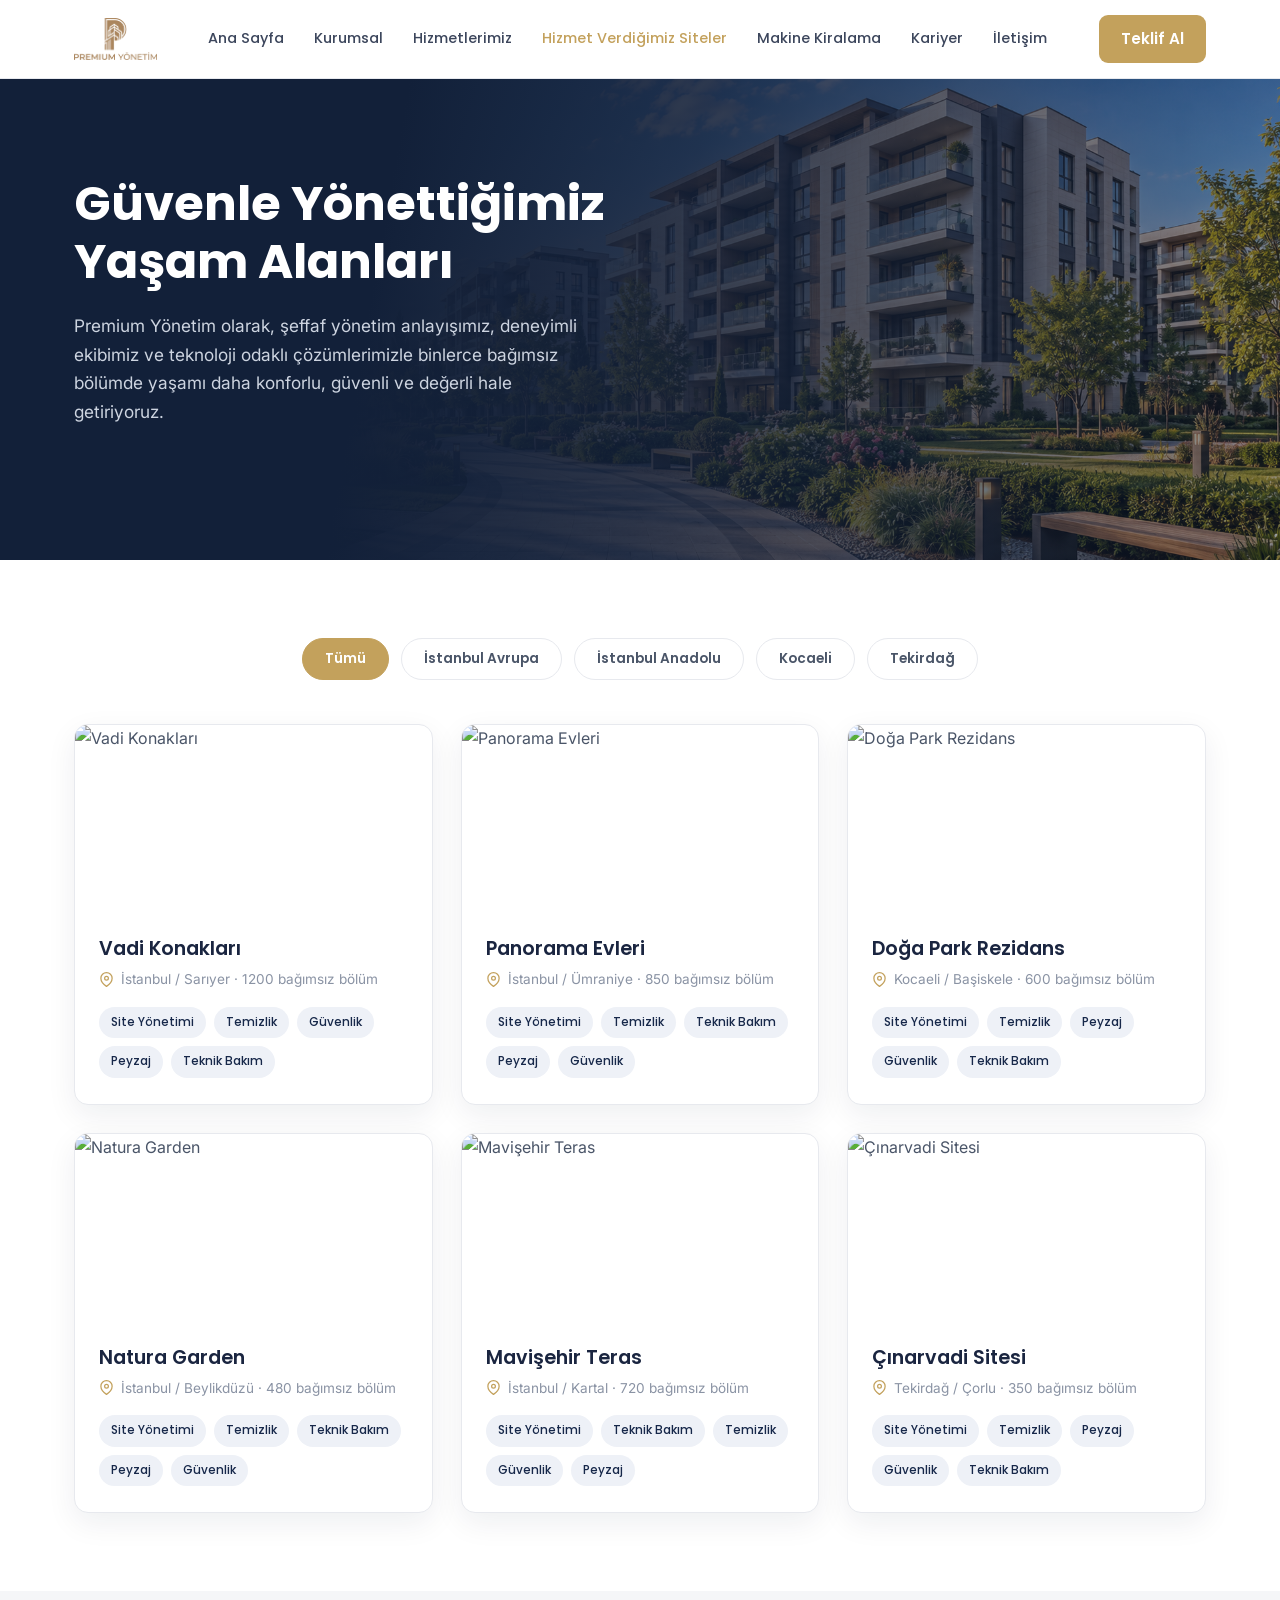
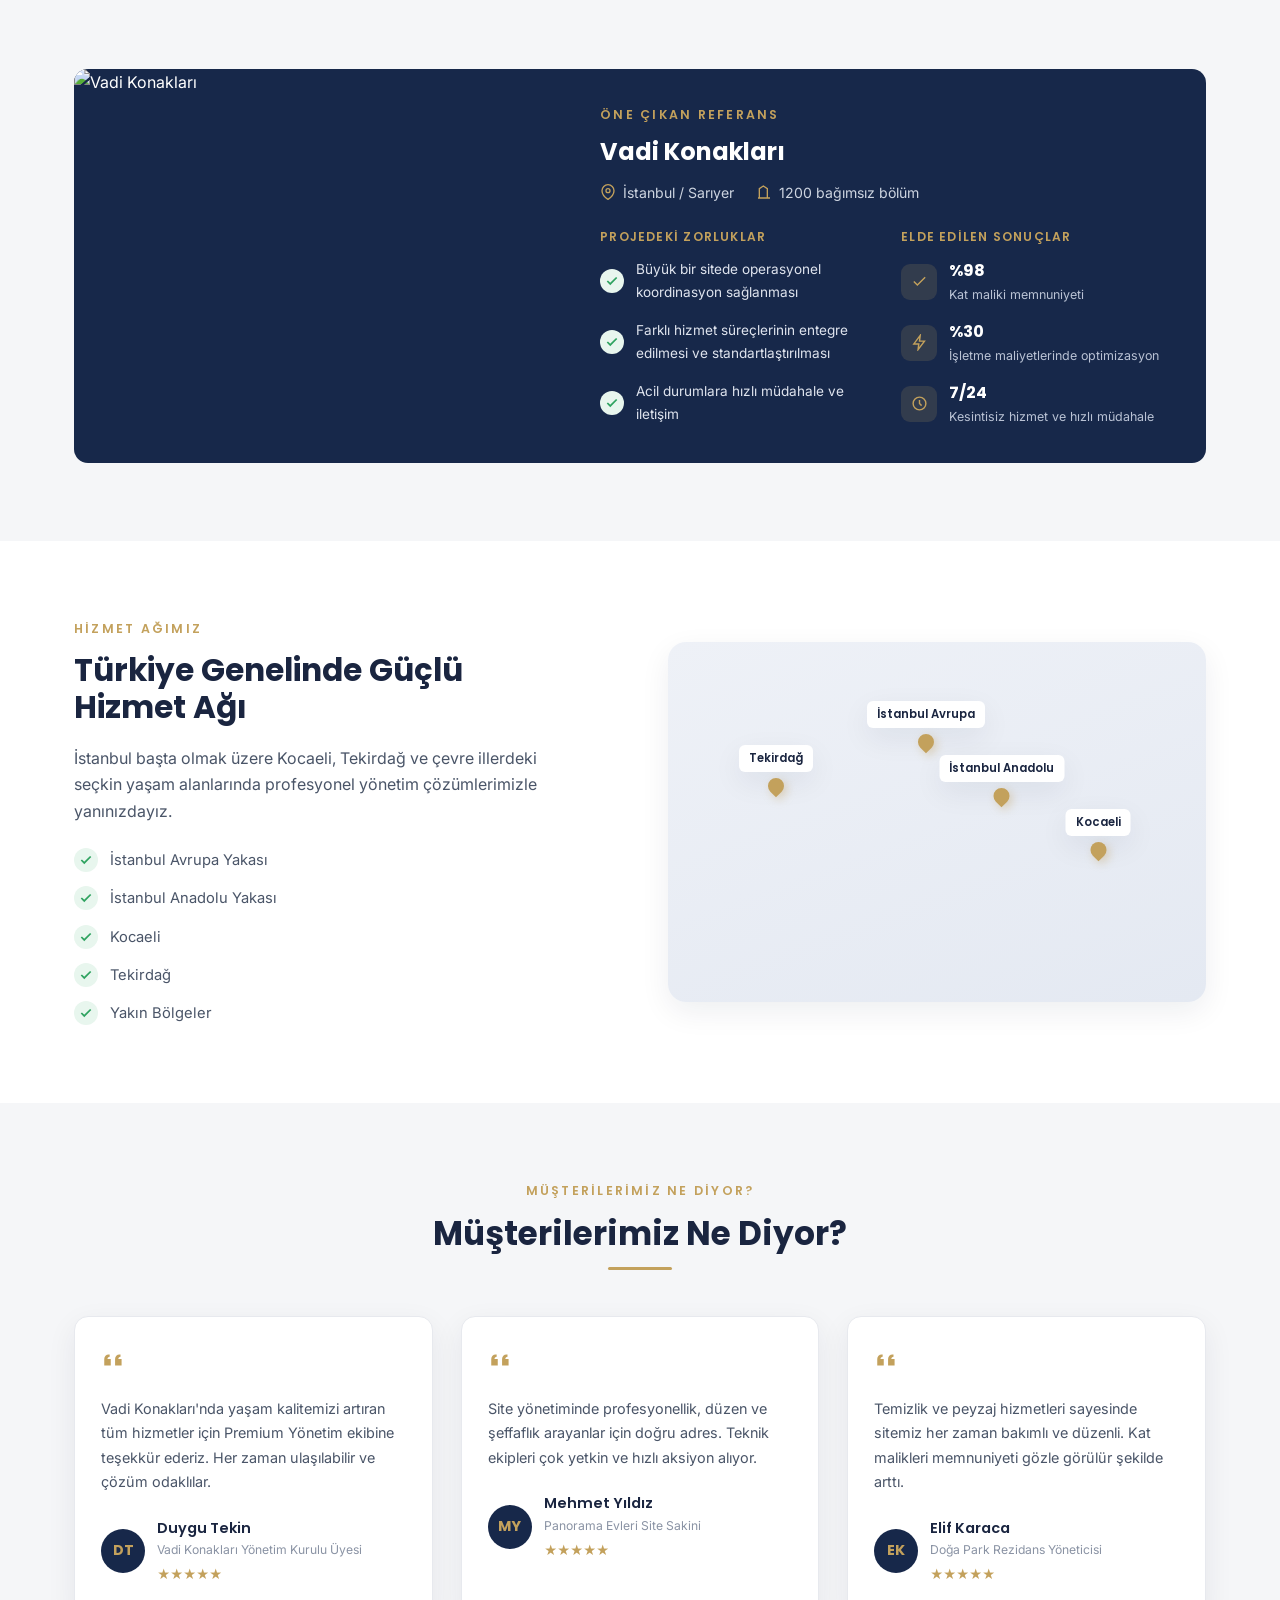
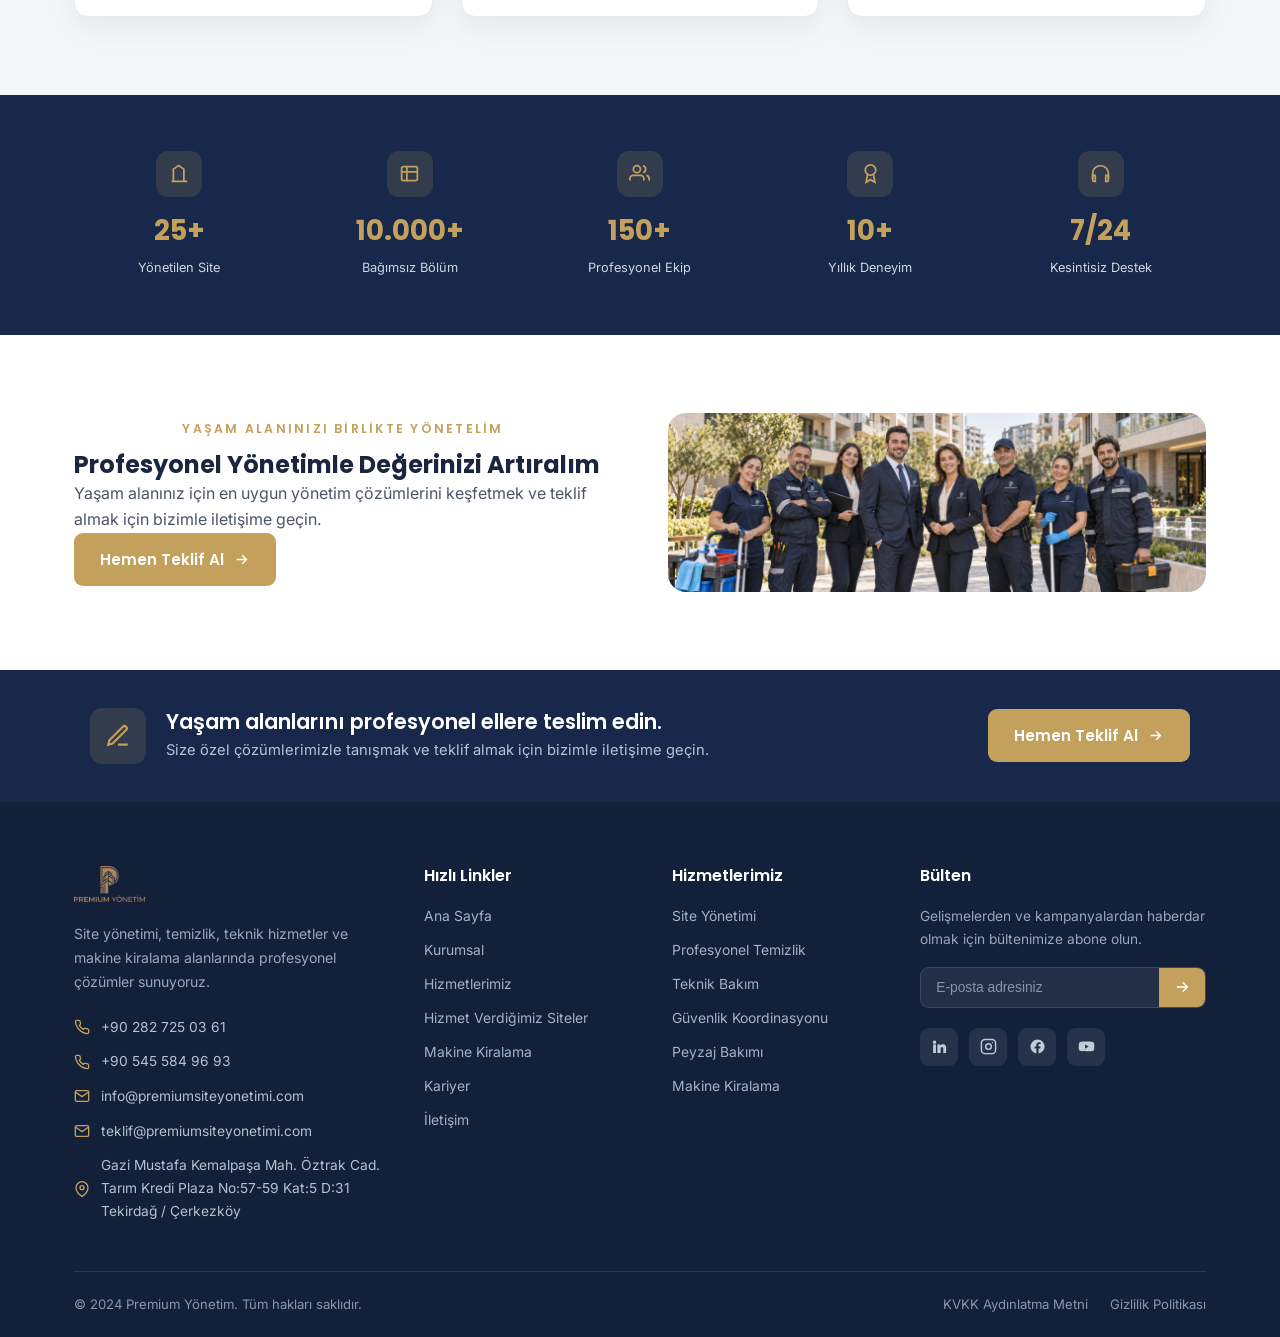
==== commit c583e6c5: "Add real logo, certificates, team photos and fix mobile spacing - Replace CSS-based logo with real P" ====
--- a/hizmet-verdigimiz-siteler.html
+++ b/hizmet-verdigimiz-siteler.html
@@ -15,8 +15,7 @@
 <header class="nav">
   <div class="container nav-inner">
     <a href="index.html" class="logo">
-      <div class="logo-mark">P</div>
-      <div class="logo-text">PREMIUM<span>YÖNETİM</span></div>
+      <img src="premium-yonetim-logo.png" alt="Premium Yönetim">
     </a>
     <nav class="nav-links">
       <a href="index.html">Ana Sayfa</a>
@@ -307,14 +306,15 @@
     <div class="foot-grid">
       <div class="foot-about">
         <div class="foot-logo">
-          <div class="logo-mark">P</div>
-          <div class="logo-text">PREMIUM<span>YÖNETİM</span></div>
+          <img src="premium-yonetim-logo.png" alt="Premium Yönetim">
         </div>
         <p>Site yönetimi, temizlik, teknik hizmetler ve makine kiralama alanlarında profesyonel çözümler sunuyoruz.</p>
         <div class="foot-contact">
-          <a href="tel:02121234567"><svg viewBox="0 0 24 24" fill="none" stroke="currentColor" stroke-width="2"><path d="M22 16.9v3a2 2 0 0 1-2.2 2 19.8 19.8 0 0 1-8.6-3 19.5 19.5 0 0 1-6-6 19.8 19.8 0 0 1-3-8.6A2 2 0 0 1 4.1 2h3a2 2 0 0 1 2 1.7c.1.9.3 1.8.6 2.6a2 2 0 0 1-.5 2.1L8 9.6a16 16 0 0 0 6 6l1.2-1.2a2 2 0 0 1 2.1-.5c.8.3 1.7.5 2.6.6a2 2 0 0 1 1.7 2z"/></svg> 0212 123 45 67</a>
-          <a href="mailto:info@premiumyonetim.com.tr"><svg viewBox="0 0 24 24" fill="none" stroke="currentColor" stroke-width="2"><rect x="2" y="4" width="20" height="16" rx="2"/><path d="m22 6-10 7L2 6"/></svg> info@premiumyonetim.com.tr</a>
-          <a href="#"><svg viewBox="0 0 24 24" fill="none" stroke="currentColor" stroke-width="2"><path d="M21 10c0 7-9 13-9 13s-9-6-9-13a9 9 0 0 1 18 0z"/><circle cx="12" cy="10" r="3"/></svg> Maslak Mah. Büyükdere Cad. No:123 Sarıyer / İstanbul</a>
+          <a href="tel:+902827250361"><svg viewBox="0 0 24 24" fill="none" stroke="currentColor" stroke-width="2"><path d="M22 16.9v3a2 2 0 0 1-2.2 2 19.8 19.8 0 0 1-8.6-3 19.5 19.5 0 0 1-6-6 19.8 19.8 0 0 1-3-8.6A2 2 0 0 1 4.1 2h3a2 2 0 0 1 2 1.7c.1.9.3 1.8.6 2.6a2 2 0 0 1-.5 2.1L8 9.6a16 16 0 0 0 6 6l1.2-1.2a2 2 0 0 1 2.1-.5c.8.3 1.7.5 2.6.6a2 2 0 0 1 1.7 2z"/></svg> +90 282 725 03 61</a>
+          <a href="tel:+905455849693"><svg viewBox="0 0 24 24" fill="none" stroke="currentColor" stroke-width="2"><path d="M22 16.9v3a2 2 0 0 1-2.2 2 19.8 19.8 0 0 1-8.6-3 19.5 19.5 0 0 1-6-6 19.8 19.8 0 0 1-3-8.6A2 2 0 0 1 4.1 2h3a2 2 0 0 1 2 1.7c.1.9.3 1.8.6 2.6a2 2 0 0 1-.5 2.1L8 9.6a16 16 0 0 0 6 6l1.2-1.2a2 2 0 0 1 2.1-.5c.8.3 1.7.5 2.6.6a2 2 0 0 1 1.7 2z"/></svg> +90 545 584 96 93</a>
+          <a href="mailto:info@premiumsiteyonetimi.com"><svg viewBox="0 0 24 24" fill="none" stroke="currentColor" stroke-width="2"><rect x="2" y="4" width="20" height="16" rx="2"/><path d="m22 6-10 7L2 6"/></svg> info@premiumsiteyonetimi.com</a>
+          <a href="mailto:teklif@premiumsiteyonetimi.com"><svg viewBox="0 0 24 24" fill="none" stroke="currentColor" stroke-width="2"><rect x="2" y="4" width="20" height="16" rx="2"/><path d="m22 6-10 7L2 6"/></svg> teklif@premiumsiteyonetimi.com</a>
+          <a href="iletisim.html"><svg viewBox="0 0 24 24" fill="none" stroke="currentColor" stroke-width="2"><path d="M21 10c0 7-9 13-9 13s-9-6-9-13a9 9 0 0 1 18 0z"/><circle cx="12" cy="10" r="3"/></svg> Gazi Mustafa Kemalpaşa Mah. Öztrak Cad. Tarım Kredi Plaza No:57-59 Kat:5 D:31 Tekirdağ / Çerkezköy</a>
         </div>
       </div>
 
--- a/style.css
+++ b/style.css
@@ -53,13 +53,7 @@
 header.nav{position:sticky;top:0;z-index:50;background:#fff;border-bottom:1px solid var(--line)}
 .nav-inner{display:flex;align-items:center;justify-content:space-between;height:78px}
 .logo{display:flex;align-items:center;gap:11px}
-.logo-mark{
-  width:40px;height:40px;border-radius:9px;display:grid;place-items:center;
-  background:linear-gradient(150deg,var(--gold),#d9bd7e);color:#fff;
-  font-family:'Poppins';font-weight:800;font-size:1.3rem;
-}
-.logo-text{font-family:'Poppins';font-weight:700;font-size:1.05rem;color:var(--ink);letter-spacing:.02em;line-height:1}
-.logo-text span{display:block;font-size:.62rem;font-weight:500;letter-spacing:.34em;color:var(--gold)}
+.logo img{height:42px;width:auto;display:block}
 .nav-links{display:flex;gap:30px;align-items:center}
 .nav-links a{font-family:'Poppins';font-weight:500;font-size:.9rem;color:#3c465c;transition:color .15s}
 .nav-links a:hover,.nav-links a.active{color:var(--gold)}
@@ -182,7 +176,7 @@
 footer{background:var(--navy-deep);color:#c3cbd9;padding:64px 0 0}
 .foot-grid{display:grid;grid-template-columns:1.5fr 1fr 1fr 1.4fr;gap:44px;padding-bottom:48px}
 .foot-logo{display:flex;align-items:center;gap:11px;margin-bottom:20px}
-.foot-logo .logo-text,.foot-logo .logo-text span{color:#fff}
+.foot-logo img{height:36px;width:auto;display:block}
 .foot-about p{font-size:.88rem;color:#9aa6bb;margin-bottom:22px;line-height:1.7}
 .foot-contact{display:flex;flex-direction:column;gap:12px}
 .foot-contact a{display:flex;align-items:center;gap:11px;font-size:.86rem;color:#b7c0d1}
@@ -230,7 +224,14 @@
   .apply-grid{grid-template-columns:1fr!important}
 }
 @media(max-width:640px){
-  .stats-grid{grid-template-columns:1fr}
+  .stats-grid{grid-template-columns:repeat(2,1fr);gap:14px}
+  .stats{padding:32px 0}
+  .stat{gap:10px}
+  .stat-ico{width:38px;height:38px;border-radius:10px}
+  .stat-ico svg{width:18px;height:18px}
+  .stat-num{font-size:1.35rem}
+  .stat-label{font-size:.76rem;margin:3px 0 2px}
+  .stat-desc{font-size:.68rem;line-height:1.35}
   .cards-3{grid-template-columns:1fr}
   .hero-inner{padding:64px 0 68px}
   .hero h1{font-size:2rem}
@@ -247,12 +248,17 @@
 /* ===== KARİYER SAYFASI ===== */
 .section-alt{background:var(--bg);padding:78px 0}
 .section-white{background:#fff;padding:78px 0}
+@media(max-width:640px){
+  .section-alt,.section-white{padding:26px 0}
+}
 
 /* Yönetim ekibi kartları */
 .team-grid{display:grid;grid-template-columns:repeat(4,1fr);gap:28px}
 .team-card{background:#fff;border-radius:var(--radius);overflow:hidden;box-shadow:var(--shadow);text-align:center;padding-bottom:24px;transition:transform .2s,box-shadow .2s}
 .team-card:hover{transform:translateY(-5px);box-shadow:var(--shadow-hover)}
-.team-photo{height:220px}
+.team-photo{aspect-ratio:4/5;height:auto}
+.team-photo-placeholder{display:flex;align-items:center;justify-content:center;background:var(--navy)}
+.team-photo-placeholder span{font-family:'Poppins';font-weight:700;font-size:2.4rem;letter-spacing:.04em;color:var(--gold)}
 .team-photo img{width:100%;height:100%;object-fit:cover}
 .team-body{padding:20px 20px 0}
 .team-body h3{font-size:1.05rem;font-weight:600;margin-bottom:4px}
@@ -387,8 +393,8 @@
 .check-ico{flex:none;width:24px;height:24px;border-radius:50%;background:#e8f6ee;color:#2fa360;display:grid;place-items:center}
 .check-ico svg{width:14px;height:14px}
 .cert-grid{display:grid;grid-template-columns:repeat(4,1fr);gap:14px}
-.cert-badge{background:#fff;border:1px solid var(--line);border-radius:12px;padding:16px 10px;display:flex;flex-direction:column;align-items:center;text-align:center;box-shadow:var(--shadow)}
-.cert-badge img{width:100%;height:64px;object-fit:contain;margin-bottom:10px}
+.cert-badge{background:#fff;border:1px solid var(--line);border-radius:12px;padding:14px 10px;display:flex;flex-direction:column;align-items:center;text-align:center;box-shadow:var(--shadow)}
+.cert-badge img{width:100%;height:180px;object-fit:contain;margin-bottom:10px}
 .cert-badge span{font-size:.7rem;font-weight:600;color:var(--ink);font-family:'Poppins';line-height:1.4}
 
 @media(max-width:992px){
@@ -399,7 +405,29 @@
   .timeline-grid::before{display:none}
 }
 @media(max-width:640px){
-  .timeline-grid,.principle-grid,.stats-band-grid,.cert-grid{grid-template-columns:1fr!important}
+  .principle-grid{grid-template-columns:1fr!important}
+  .timeline-grid,.stats-band-grid{grid-template-columns:repeat(2,1fr)!important;gap:16px}
+  .cert-grid{grid-template-columns:1fr!important}
+  .timeline-item{padding:0}
+  .timeline-ico{width:44px;height:44px;margin:0 auto 10px}
+  .timeline-ico svg{width:19px;height:19px}
+  .timeline-year{font-size:.95rem;margin-bottom:3px}
+  .timeline-item h4{font-size:.88rem;margin-bottom:4px}
+  .timeline-item p{font-size:.74rem;line-height:1.4}
+  .stats-band{padding:32px 0}
+  .stats-band-ico{width:38px;height:38px;margin:0 auto 8px}
+  .stats-band-ico svg{width:17px;height:17px}
+  .stats-band-num{font-size:1.3rem}
+  .stats-band-label{font-size:.72rem}
+  .cert-badge img{height:260px}
+  .page-intro{padding:0 0 22px}
+  .page-intro h1{font-size:1.6rem;margin-bottom:10px}
+  .page-intro>p{font-size:.9rem;margin-bottom:16px}
+  .page-intro-img{height:190px}
+  .intro-grid{gap:22px}
+  .intro-visual{height:200px}
+  .mv-card{padding:26px 22px}
+  .mv-grid{gap:16px}
 }
 
 /* ===== HİZMETLERİMİZ SAYFASI ===== */
@@ -469,7 +497,13 @@
 }
 @media(max-width:640px){
   .svc-check-grid{grid-template-columns:1fr!important}
-  .process-grid{grid-template-columns:1fr!important}
+  .process-grid{grid-template-columns:repeat(2,1fr)!important;gap:22px 16px}
+  .process-circle-wrap{width:52px;margin:0 auto 10px}
+  .process-circle{width:52px;height:52px}
+  .process-circle svg{width:22px;height:22px}
+  .process-num{width:20px;height:20px;font-size:.66rem}
+  .process-item h4{font-size:.88rem;margin-bottom:4px}
+  .process-item p{font-size:.74rem;line-height:1.4}
 }
 
 /* ===== MAKİNE KİRALAMA SAYFASI ===== */
@@ -623,6 +657,7 @@
 .region-icon-card .region-link{justify-content:center}
 .region-icon{width:52px;height:52px;border-radius:12px;background:var(--icon-tile);color:var(--gold);display:grid;place-items:center;margin:0 auto 18px}
 .region-icon svg{width:24px;height:24px}
+.region-grid-single{grid-template-columns:1fr!important;max-width:340px;margin:0 auto}
 
 .cta-ico.wa-ico{background:rgba(37,211,102,.18);color:#25d366}
 
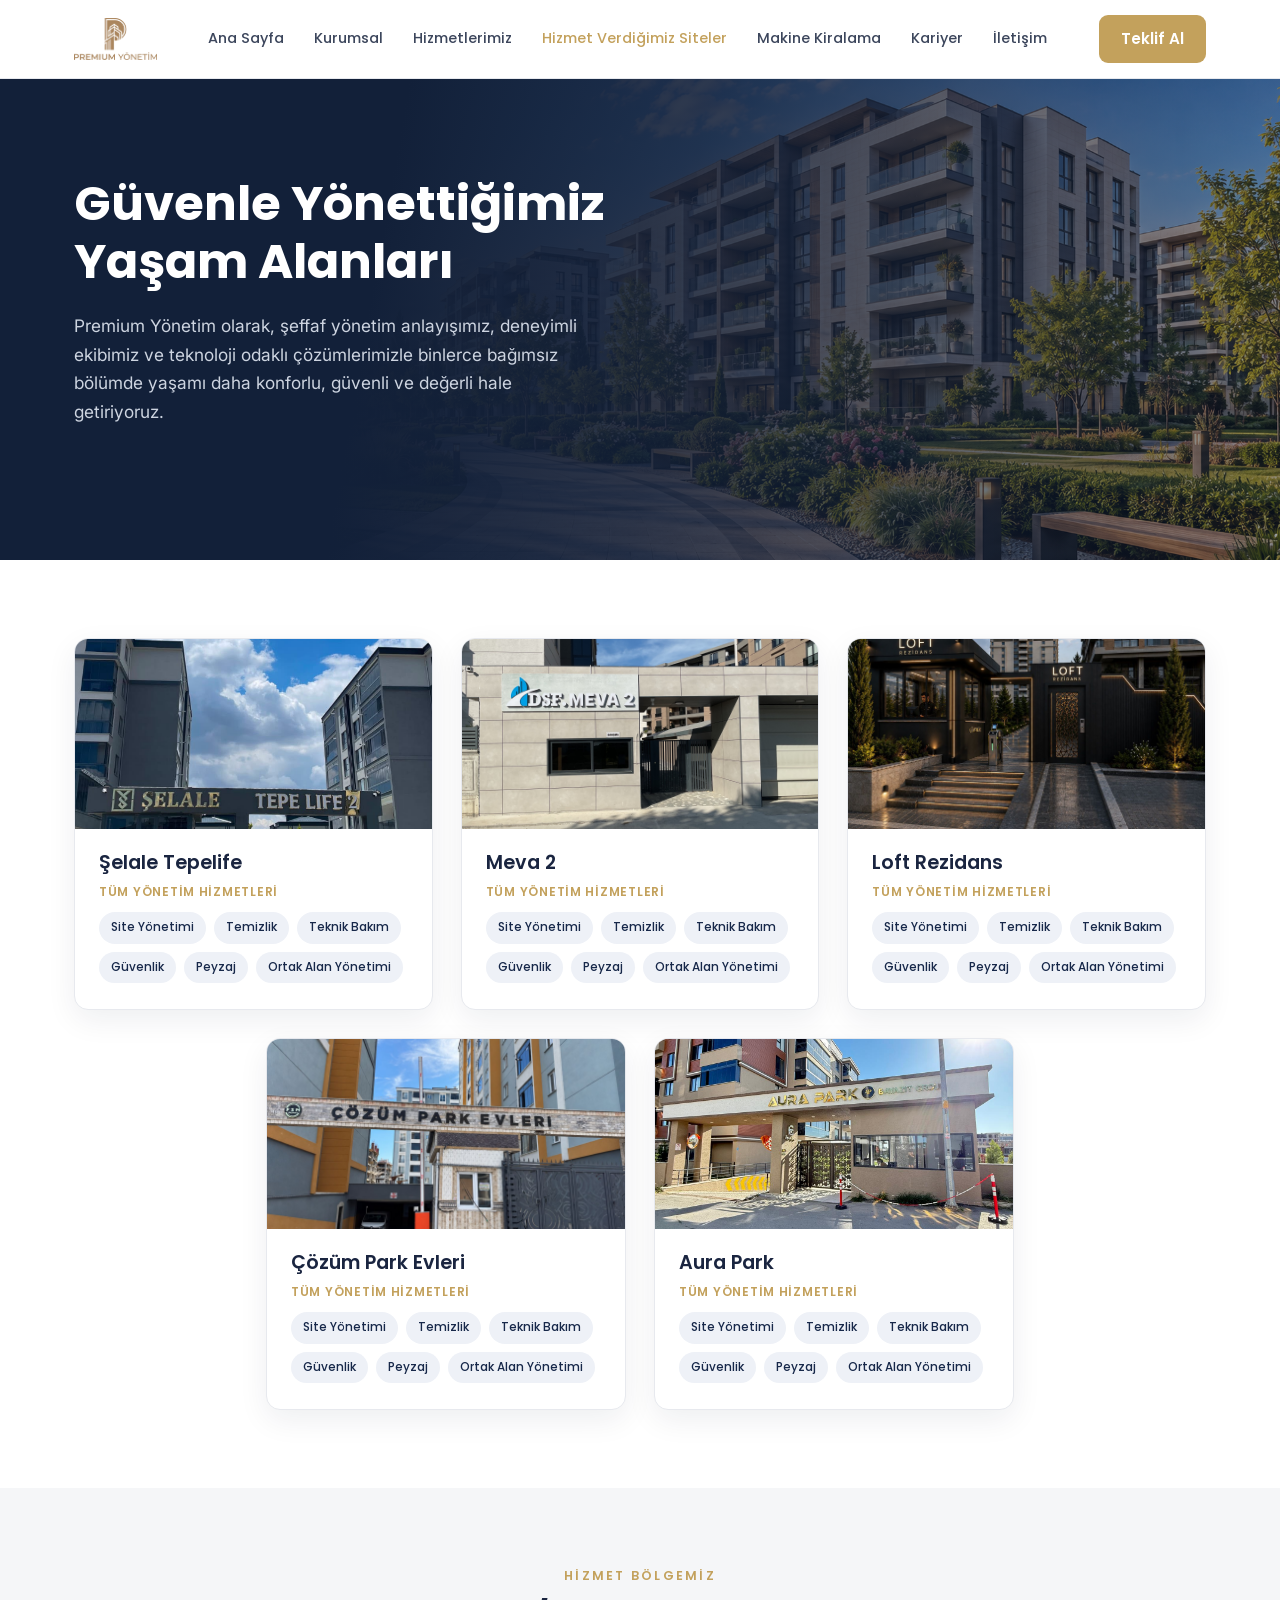
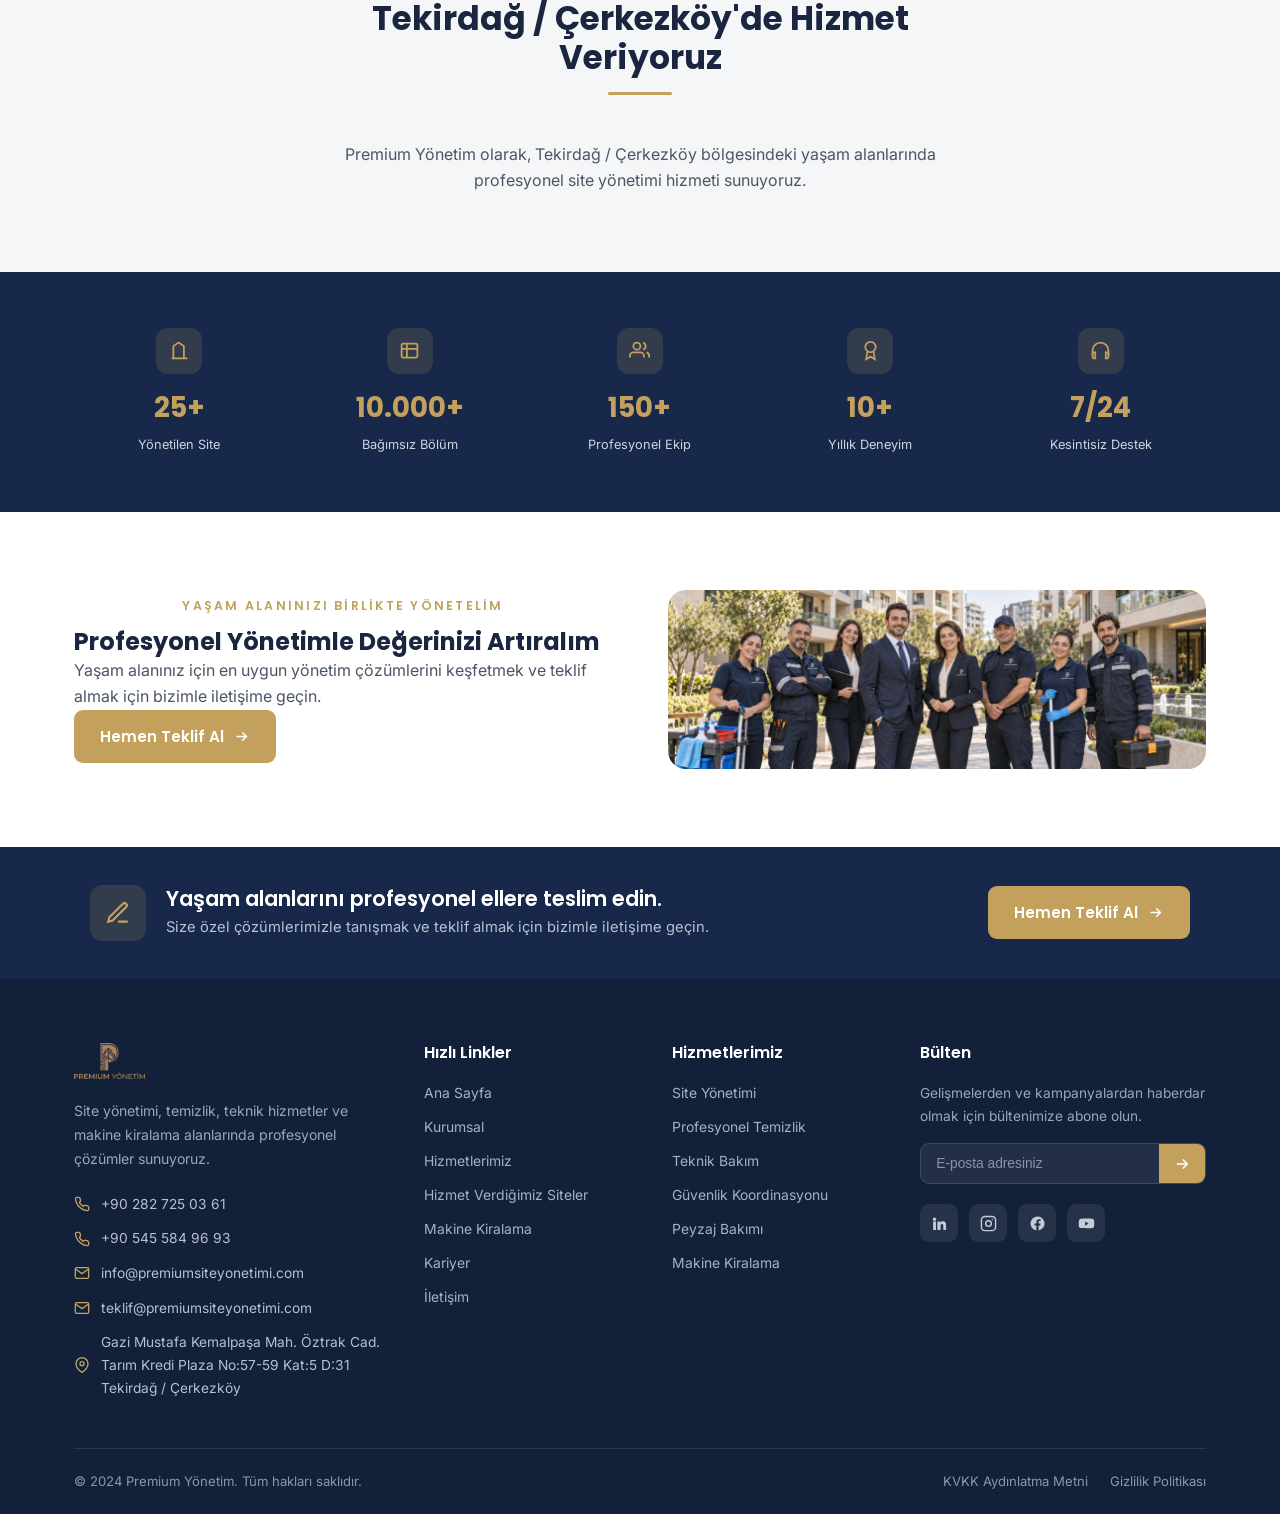
==== commit 29503a0d: "Update website content and responsive layout" ====
--- a/hizmet-verdigimiz-siteler.html
+++ b/hizmet-verdigimiz-siteler.html
@@ -46,193 +46,61 @@
   </div>
 </section>
 
-<!-- ============ FİLTRE + REFERANS LİSTESİ ============ -->
+<!-- ============ REFERANS LİSTESİ ============ -->
 <section class="section-white">
   <div class="container">
-    <div class="filter-bar">
-      <button class="filter-pill active">Tümü</button>
-      <button class="filter-pill">İstanbul Avrupa</button>
-      <button class="filter-pill">İstanbul Anadolu</button>
-      <button class="filter-pill">Kocaeli</button>
-      <button class="filter-pill">Tekirdağ</button>
-    </div>
-
-    <div class="cards-3">
-      <article class="ref-card">
-        <div class="ref-img"><img src="https://picsum.photos/seed/vadikonaklari/600/400" alt="Vadi Konakları"></div>
-        <div class="ref-body">
-          <h3>Vadi Konakları</h3>
-          <div class="ref-loc"><svg viewBox="0 0 24 24" fill="none" stroke="currentColor" stroke-width="2"><path d="M21 10c0 7-9 13-9 13s-9-6-9-13a9 9 0 0 1 18 0z"/><circle cx="12" cy="10" r="3"/></svg> İstanbul / Sarıyer · 1200 bağımsız bölüm</div>
-          <div class="ref-tags"><span class="tag">Site Yönetimi</span><span class="tag">Temizlik</span><span class="tag">Güvenlik</span><span class="tag">Peyzaj</span><span class="tag">Teknik Bakım</span></div>
-        </div>
-      </article>
-      <article class="ref-card">
-        <div class="ref-img"><img src="https://picsum.photos/seed/panoramaevleri/600/400" alt="Panorama Evleri"></div>
-        <div class="ref-body">
-          <h3>Panorama Evleri</h3>
-          <div class="ref-loc"><svg viewBox="0 0 24 24" fill="none" stroke="currentColor" stroke-width="2"><path d="M21 10c0 7-9 13-9 13s-9-6-9-13a9 9 0 0 1 18 0z"/><circle cx="12" cy="10" r="3"/></svg> İstanbul / Ümraniye · 850 bağımsız bölüm</div>
-          <div class="ref-tags"><span class="tag">Site Yönetimi</span><span class="tag">Temizlik</span><span class="tag">Teknik Bakım</span><span class="tag">Peyzaj</span><span class="tag">Güvenlik</span></div>
-        </div>
-      </article>
-      <article class="ref-card">
-        <div class="ref-img"><img src="https://picsum.photos/seed/dogaparkrezidans/600/400" alt="Doğa Park Rezidans"></div>
-        <div class="ref-body">
-          <h3>Doğa Park Rezidans</h3>
-          <div class="ref-loc"><svg viewBox="0 0 24 24" fill="none" stroke="currentColor" stroke-width="2"><path d="M21 10c0 7-9 13-9 13s-9-6-9-13a9 9 0 0 1 18 0z"/><circle cx="12" cy="10" r="3"/></svg> Kocaeli / Başiskele · 600 bağımsız bölüm</div>
-          <div class="ref-tags"><span class="tag">Site Yönetimi</span><span class="tag">Temizlik</span><span class="tag">Peyzaj</span><span class="tag">Güvenlik</span><span class="tag">Teknik Bakım</span></div>
-        </div>
-      </article>
-      <article class="ref-card">
-        <div class="ref-img"><img src="https://picsum.photos/seed/naturagarden/600/400" alt="Natura Garden"></div>
-        <div class="ref-body">
-          <h3>Natura Garden</h3>
-          <div class="ref-loc"><svg viewBox="0 0 24 24" fill="none" stroke="currentColor" stroke-width="2"><path d="M21 10c0 7-9 13-9 13s-9-6-9-13a9 9 0 0 1 18 0z"/><circle cx="12" cy="10" r="3"/></svg> İstanbul / Beylikdüzü · 480 bağımsız bölüm</div>
-          <div class="ref-tags"><span class="tag">Site Yönetimi</span><span class="tag">Temizlik</span><span class="tag">Teknik Bakım</span><span class="tag">Peyzaj</span><span class="tag">Güvenlik</span></div>
-        </div>
-      </article>
-      <article class="ref-card">
-        <div class="ref-img"><img src="https://picsum.photos/seed/mavisehirteras/600/400" alt="Mavişehir Teras"></div>
-        <div class="ref-body">
-          <h3>Mavişehir Teras</h3>
-          <div class="ref-loc"><svg viewBox="0 0 24 24" fill="none" stroke="currentColor" stroke-width="2"><path d="M21 10c0 7-9 13-9 13s-9-6-9-13a9 9 0 0 1 18 0z"/><circle cx="12" cy="10" r="3"/></svg> İstanbul / Kartal · 720 bağımsız bölüm</div>
-          <div class="ref-tags"><span class="tag">Site Yönetimi</span><span class="tag">Teknik Bakım</span><span class="tag">Temizlik</span><span class="tag">Güvenlik</span><span class="tag">Peyzaj</span></div>
-        </div>
-      </article>
-      <article class="ref-card">
-        <div class="ref-img"><img src="https://picsum.photos/seed/cinarvadisitesi/600/400" alt="Çınarvadi Sitesi"></div>
-        <div class="ref-body">
-          <h3>Çınarvadi Sitesi</h3>
-          <div class="ref-loc"><svg viewBox="0 0 24 24" fill="none" stroke="currentColor" stroke-width="2"><path d="M21 10c0 7-9 13-9 13s-9-6-9-13a9 9 0 0 1 18 0z"/><circle cx="12" cy="10" r="3"/></svg> Tekirdağ / Çorlu · 350 bağımsız bölüm</div>
-          <div class="ref-tags"><span class="tag">Site Yönetimi</span><span class="tag">Temizlik</span><span class="tag">Peyzaj</span><span class="tag">Güvenlik</span><span class="tag">Teknik Bakım</span></div>
-        </div>
-      </article>
-    </div>
-  </div>
-</section>
-
-<!-- ============ ÖNE ÇIKAN REFERANS ============ -->
+    <div class="sites-grid">
+      <article class="ref-card">
+        <div class="ref-img"><img src="selale-tepelife.png" alt="Şelale Tepelife"></div>
+        <div class="ref-body">
+          <h3>Şelale Tepelife</h3>
+          <div class="ref-services-label">Tüm Yönetim Hizmetleri</div>
+          <div class="ref-tags"><span class="tag">Site Yönetimi</span><span class="tag">Temizlik</span><span class="tag">Teknik Bakım</span><span class="tag">Güvenlik</span><span class="tag">Peyzaj</span><span class="tag">Ortak Alan Yönetimi</span></div>
+        </div>
+      </article>
+      <article class="ref-card">
+        <div class="ref-img"><img src="meva-2.png" alt="Meva 2"></div>
+        <div class="ref-body">
+          <h3>Meva 2</h3>
+          <div class="ref-services-label">Tüm Yönetim Hizmetleri</div>
+          <div class="ref-tags"><span class="tag">Site Yönetimi</span><span class="tag">Temizlik</span><span class="tag">Teknik Bakım</span><span class="tag">Güvenlik</span><span class="tag">Peyzaj</span><span class="tag">Ortak Alan Yönetimi</span></div>
+        </div>
+      </article>
+      <article class="ref-card">
+        <div class="ref-img"><img src="loft-rezidans.png" alt="Loft Rezidans"></div>
+        <div class="ref-body">
+          <h3>Loft Rezidans</h3>
+          <div class="ref-services-label">Tüm Yönetim Hizmetleri</div>
+          <div class="ref-tags"><span class="tag">Site Yönetimi</span><span class="tag">Temizlik</span><span class="tag">Teknik Bakım</span><span class="tag">Güvenlik</span><span class="tag">Peyzaj</span><span class="tag">Ortak Alan Yönetimi</span></div>
+        </div>
+      </article>
+      <article class="ref-card">
+        <div class="ref-img"><img src="cozum-park-evleri.png" alt="Çözüm Park Evleri"></div>
+        <div class="ref-body">
+          <h3>Çözüm Park Evleri</h3>
+          <div class="ref-services-label">Tüm Yönetim Hizmetleri</div>
+          <div class="ref-tags"><span class="tag">Site Yönetimi</span><span class="tag">Temizlik</span><span class="tag">Teknik Bakım</span><span class="tag">Güvenlik</span><span class="tag">Peyzaj</span><span class="tag">Ortak Alan Yönetimi</span></div>
+        </div>
+      </article>
+      <article class="ref-card">
+        <div class="ref-img"><img src="aura-park.png" alt="Aura Park"></div>
+        <div class="ref-body">
+          <h3>Aura Park</h3>
+          <div class="ref-services-label">Tüm Yönetim Hizmetleri</div>
+          <div class="ref-tags"><span class="tag">Site Yönetimi</span><span class="tag">Temizlik</span><span class="tag">Teknik Bakım</span><span class="tag">Güvenlik</span><span class="tag">Peyzaj</span><span class="tag">Ortak Alan Yönetimi</span></div>
+        </div>
+      </article>
+    </div>
+  </div>
+</section>
+
+<!-- ============ HİZMET BÖLGEMİZ ============ -->
 <section class="section-alt">
-  <div class="container">
-    <div class="featured-ref">
-      <div class="featured-ref-img"><img src="https://picsum.photos/seed/onecikanreferans/700/700" alt="Vadi Konakları"></div>
-      <div class="featured-ref-body">
-        <div class="eyebrow">Öne Çıkan Referans</div>
-        <h3>Vadi Konakları</h3>
-        <div class="featured-ref-meta">
-          <span><svg viewBox="0 0 24 24" fill="none" stroke="currentColor" stroke-width="2"><path d="M21 10c0 7-9 13-9 13s-9-6-9-13a9 9 0 0 1 18 0z"/><circle cx="12" cy="10" r="3"/></svg>İstanbul / Sarıyer</span>
-          <span><svg viewBox="0 0 24 24" fill="none" stroke="currentColor" stroke-width="2"><path d="M3 21h18M5 21V7l6-4 6 4v14"/><path d="M9 9h.01M9 13h.01M13 9h.01M13 13h.01"/></svg>1200 bağımsız bölüm</span>
-        </div>
-        <div class="featured-ref-cols">
-          <div class="featured-ref-col">
-            <h4>Projedeki Zorluklar</h4>
-            <div class="check-list">
-              <div class="check-item"><div class="check-ico"><svg viewBox="0 0 24 24" fill="none" stroke="currentColor" stroke-width="3"><path d="M20 6 9 17l-5-5"/></svg></div>Büyük bir sitede operasyonel koordinasyon sağlanması</div>
-              <div class="check-item"><div class="check-ico"><svg viewBox="0 0 24 24" fill="none" stroke="currentColor" stroke-width="3"><path d="M20 6 9 17l-5-5"/></svg></div>Farklı hizmet süreçlerinin entegre edilmesi ve standartlaştırılması</div>
-              <div class="check-item"><div class="check-ico"><svg viewBox="0 0 24 24" fill="none" stroke="currentColor" stroke-width="3"><path d="M20 6 9 17l-5-5"/></svg></div>Acil durumlara hızlı müdahale ve iletişim</div>
-            </div>
-          </div>
-          <div class="featured-ref-col">
-            <h4>Elde Edilen Sonuçlar</h4>
-            <div class="featured-stat">
-              <div class="featured-stat-ico"><svg viewBox="0 0 24 24" fill="none" stroke="currentColor" stroke-width="2"><path d="M20 6 9 17l-5-5"/></svg></div>
-              <div><div class="featured-stat-num">%98</div><div class="featured-stat-label">Kat maliki memnuniyeti</div></div>
-            </div>
-            <div class="featured-stat">
-              <div class="featured-stat-ico"><svg viewBox="0 0 24 24" fill="none" stroke="currentColor" stroke-width="2"><path d="M13 2 4 14h7l-1 8 9-12h-7z"/></svg></div>
-              <div><div class="featured-stat-num">%30</div><div class="featured-stat-label">İşletme maliyetlerinde optimizasyon</div></div>
-            </div>
-            <div class="featured-stat">
-              <div class="featured-stat-ico"><svg viewBox="0 0 24 24" fill="none" stroke="currentColor" stroke-width="2"><circle cx="12" cy="12" r="9"/><path d="M12 7v5l3 3"/></svg></div>
-              <div><div class="featured-stat-num">7/24</div><div class="featured-stat-label">Kesintisiz hizmet ve hızlı müdahale</div></div>
-            </div>
-          </div>
-        </div>
-      </div>
-    </div>
-  </div>
-</section>
-
-<!-- ============ HİZMET AĞIMIZ ============ -->
-<section class="section-white">
-  <div class="container network-grid">
-    <div class="network-text">
-      <div class="eyebrow">Hizmet Ağımız</div>
-      <h2>Türkiye Genelinde Güçlü Hizmet Ağı</h2>
-      <p>İstanbul başta olmak üzere Kocaeli, Tekirdağ ve çevre illerdeki seçkin yaşam alanlarında profesyonel yönetim çözümlerimizle yanınızdayız.</p>
-      <div class="network-list">
-        <div class="check-item"><div class="check-ico"><svg viewBox="0 0 24 24" fill="none" stroke="currentColor" stroke-width="3"><path d="M20 6 9 17l-5-5"/></svg></div>İstanbul Avrupa Yakası</div>
-        <div class="check-item"><div class="check-ico"><svg viewBox="0 0 24 24" fill="none" stroke="currentColor" stroke-width="3"><path d="M20 6 9 17l-5-5"/></svg></div>İstanbul Anadolu Yakası</div>
-        <div class="check-item"><div class="check-ico"><svg viewBox="0 0 24 24" fill="none" stroke="currentColor" stroke-width="3"><path d="M20 6 9 17l-5-5"/></svg></div>Kocaeli</div>
-        <div class="check-item"><div class="check-ico"><svg viewBox="0 0 24 24" fill="none" stroke="currentColor" stroke-width="3"><path d="M20 6 9 17l-5-5"/></svg></div>Tekirdağ</div>
-        <div class="check-item"><div class="check-ico"><svg viewBox="0 0 24 24" fill="none" stroke="currentColor" stroke-width="3"><path d="M20 6 9 17l-5-5"/></svg></div>Yakın Bölgeler</div>
-      </div>
-    </div>
-    <div class="map-graphic">
-      <div class="map-pin" style="left:20%;top:42%">
-        <div class="map-pin-label">Tekirdağ</div>
-        <div class="map-pin-dot"></div>
-      </div>
-      <div class="map-pin" style="left:48%;top:30%">
-        <div class="map-pin-label">İstanbul Avrupa</div>
-        <div class="map-pin-dot"></div>
-      </div>
-      <div class="map-pin" style="left:62%;top:45%">
-        <div class="map-pin-label">İstanbul Anadolu</div>
-        <div class="map-pin-dot"></div>
-      </div>
-      <div class="map-pin" style="left:80%;top:60%">
-        <div class="map-pin-label">Kocaeli</div>
-        <div class="map-pin-dot"></div>
-      </div>
-    </div>
-  </div>
-</section>
-
-<!-- ============ MÜŞTERİLERİMİZ NE DİYOR ============ -->
-<section class="section-alt">
-  <div class="container">
-    <div class="eyebrow">Müşterilerimiz Ne Diyor?</div>
-    <h2 class="section-title">Müşterilerimiz Ne Diyor?</h2>
+  <div class="container" style="max-width:700px;text-align:center">
+    <div class="eyebrow">Hizmet Bölgemiz</div>
+    <h2 class="section-title">Tekirdağ / Çerkezköy'de Hizmet Veriyoruz</h2>
     <div class="section-title-line"></div>
-
-    <div class="testi-grid">
-      <article class="testi-card">
-        <svg class="testi-quote-ico" viewBox="0 0 24 24" fill="currentColor"><path d="M7 7c-2.2 0-4 1.8-4 4v6h6v-6H6c0-1.1.9-2 2-2V7zm10 0c-2.2 0-4 1.8-4 4v6h6v-6h-3c0-1.1.9-2 2-2V7z"/></svg>
-        <p class="testi-text">Vadi Konakları'nda yaşam kalitemizi artıran tüm hizmetler için Premium Yönetim ekibine teşekkür ederiz. Her zaman ulaşılabilir ve çözüm odaklılar.</p>
-        <div class="testi-footer">
-          <div class="testi-avatar">DT</div>
-          <div>
-            <div class="testi-name">Duygu Tekin</div>
-            <div class="testi-role">Vadi Konakları Yönetim Kurulu Üyesi</div>
-            <div class="testi-stars">★★★★★</div>
-          </div>
-        </div>
-      </article>
-      <article class="testi-card">
-        <svg class="testi-quote-ico" viewBox="0 0 24 24" fill="currentColor"><path d="M7 7c-2.2 0-4 1.8-4 4v6h6v-6H6c0-1.1.9-2 2-2V7zm10 0c-2.2 0-4 1.8-4 4v6h6v-6h-3c0-1.1.9-2 2-2V7z"/></svg>
-        <p class="testi-text">Site yönetiminde profesyonellik, düzen ve şeffaflık arayanlar için doğru adres. Teknik ekipleri çok yetkin ve hızlı aksiyon alıyor.</p>
-        <div class="testi-footer">
-          <div class="testi-avatar">MY</div>
-          <div>
-            <div class="testi-name">Mehmet Yıldız</div>
-            <div class="testi-role">Panorama Evleri Site Sakini</div>
-            <div class="testi-stars">★★★★★</div>
-          </div>
-        </div>
-      </article>
-      <article class="testi-card">
-        <svg class="testi-quote-ico" viewBox="0 0 24 24" fill="currentColor"><path d="M7 7c-2.2 0-4 1.8-4 4v6h6v-6H6c0-1.1.9-2 2-2V7zm10 0c-2.2 0-4 1.8-4 4v6h6v-6h-3c0-1.1.9-2 2-2V7z"/></svg>
-        <p class="testi-text">Temizlik ve peyzaj hizmetleri sayesinde sitemiz her zaman bakımlı ve düzenli. Kat malikleri memnuniyeti gözle görülür şekilde arttı.</p>
-        <div class="testi-footer">
-          <div class="testi-avatar">EK</div>
-          <div>
-            <div class="testi-name">Elif Karaca</div>
-            <div class="testi-role">Doğa Park Rezidans Yöneticisi</div>
-            <div class="testi-stars">★★★★★</div>
-          </div>
-        </div>
-      </article>
-    </div>
+    <p class="quality-lead" style="margin-bottom:0">Premium Yönetim olarak, Tekirdağ / Çerkezköy bölgesindeki yaşam alanlarında profesyonel site yönetimi hizmeti sunuyoruz.</p>
   </div>
 </section>
 
@@ -370,13 +238,6 @@
       links.style.boxShadow='0 12px 24px rgba(20,35,63,.1)';links.style.zIndex='60';
     }
   });
-
-  document.querySelectorAll('.filter-pill').forEach(pill=>{
-    pill.addEventListener('click', ()=>{
-      document.querySelectorAll('.filter-pill').forEach(p=>p.classList.remove('active'));
-      pill.classList.add('active');
-    });
-  });
 </script>
 
 </body>
--- a/style.css
+++ b/style.css
@@ -401,6 +401,7 @@
   .intro-grid,.mv-grid,.quality-grid{grid-template-columns:1fr!important}
   .timeline-grid,.principle-grid{grid-template-columns:repeat(2,1fr)!important}
   .stats-band-grid{grid-template-columns:repeat(2,1fr)!important;gap:26px}
+  .stats-band-item:last-child{grid-column:1/-1}
   .cert-grid{grid-template-columns:repeat(2,1fr)!important}
   .timeline-grid::before{display:none}
 }
@@ -671,6 +672,10 @@
 }
 
 /* ===== HİZMET VERDİĞİMİZ SİTELER SAYFASI ===== */
+.sites-grid{display:flex;flex-wrap:wrap;justify-content:center;gap:28px}
+.sites-grid .ref-card{flex:1 1 320px;max-width:360px}
+.ref-services-label{font-family:'Poppins';font-weight:600;font-size:.76rem;letter-spacing:.06em;text-transform:uppercase;color:var(--gold);margin-bottom:10px}
+
 .featured-ref{background:var(--navy);color:#fff;border-radius:var(--radius);overflow:hidden;display:grid;grid-template-columns:1fr 1.3fr}
 .featured-ref-img{min-height:320px}
 .featured-ref-img img{width:100%;height:100%;object-fit:cover}
